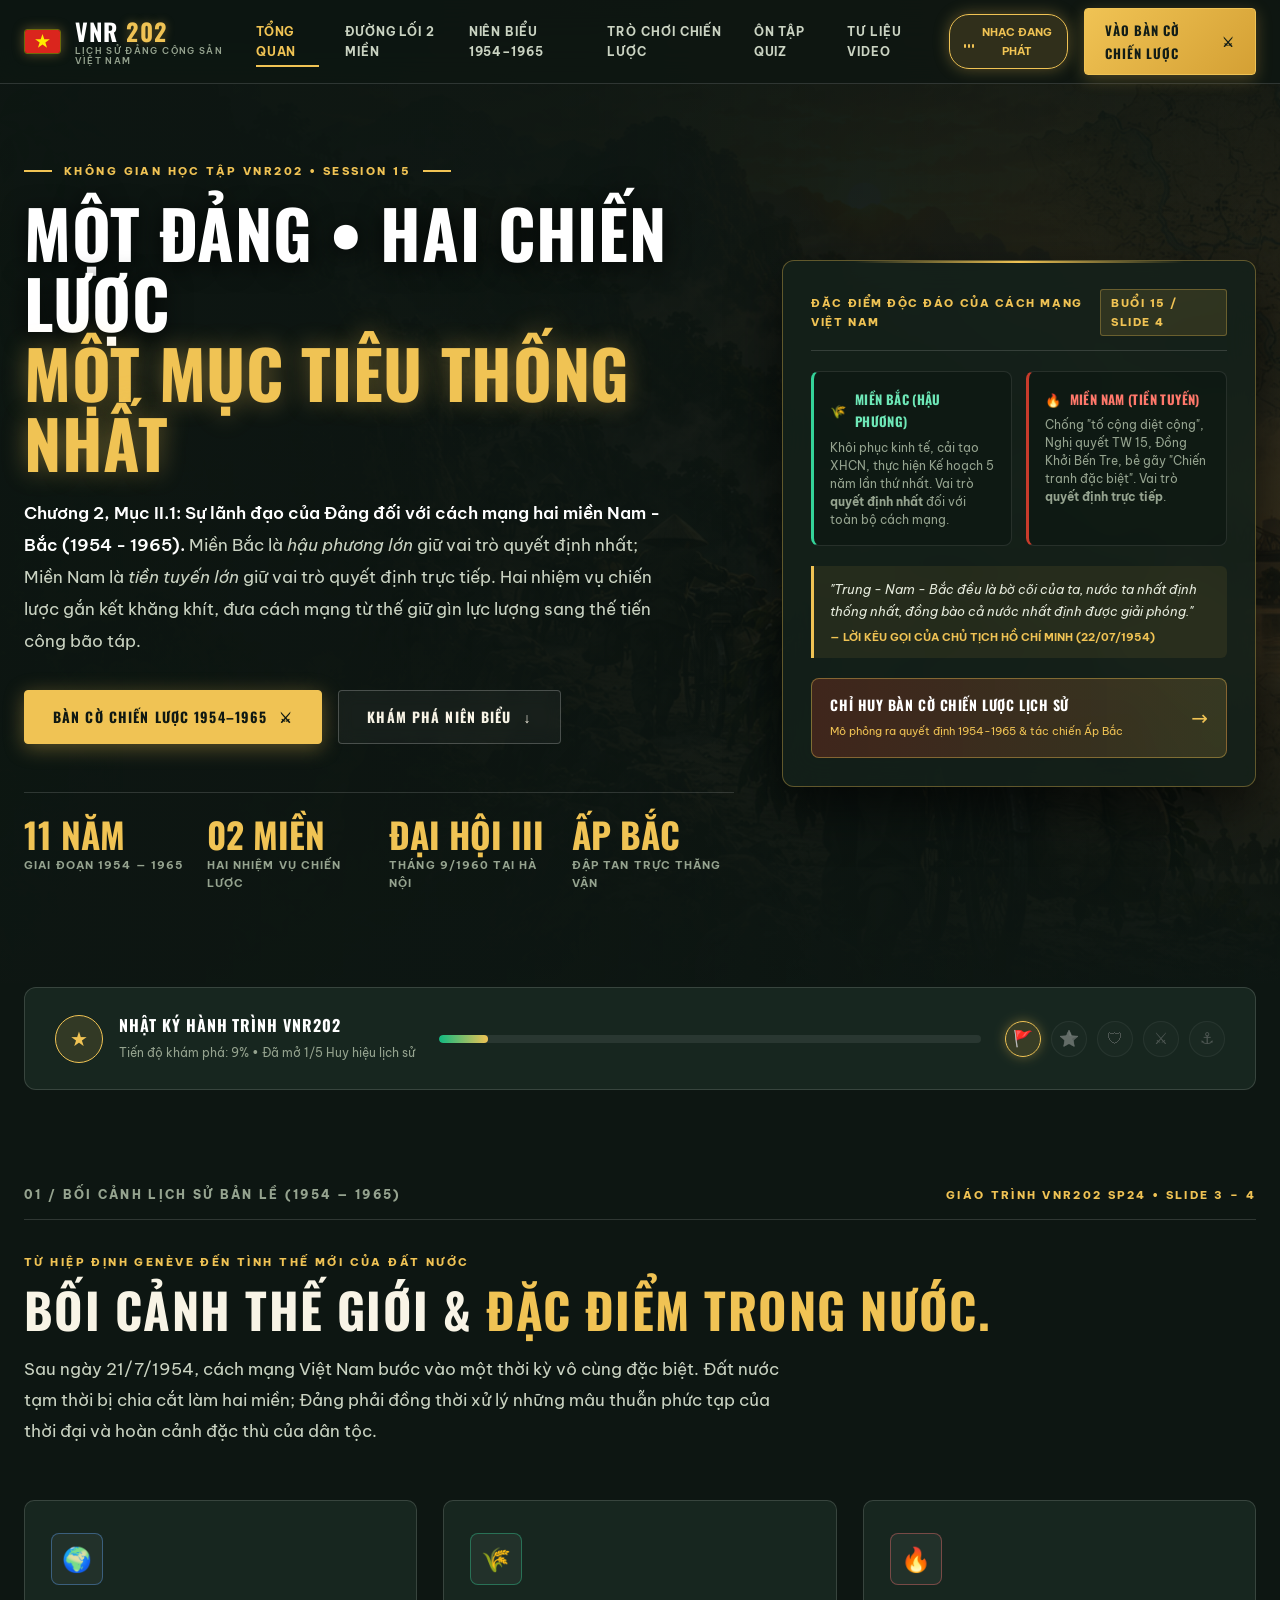
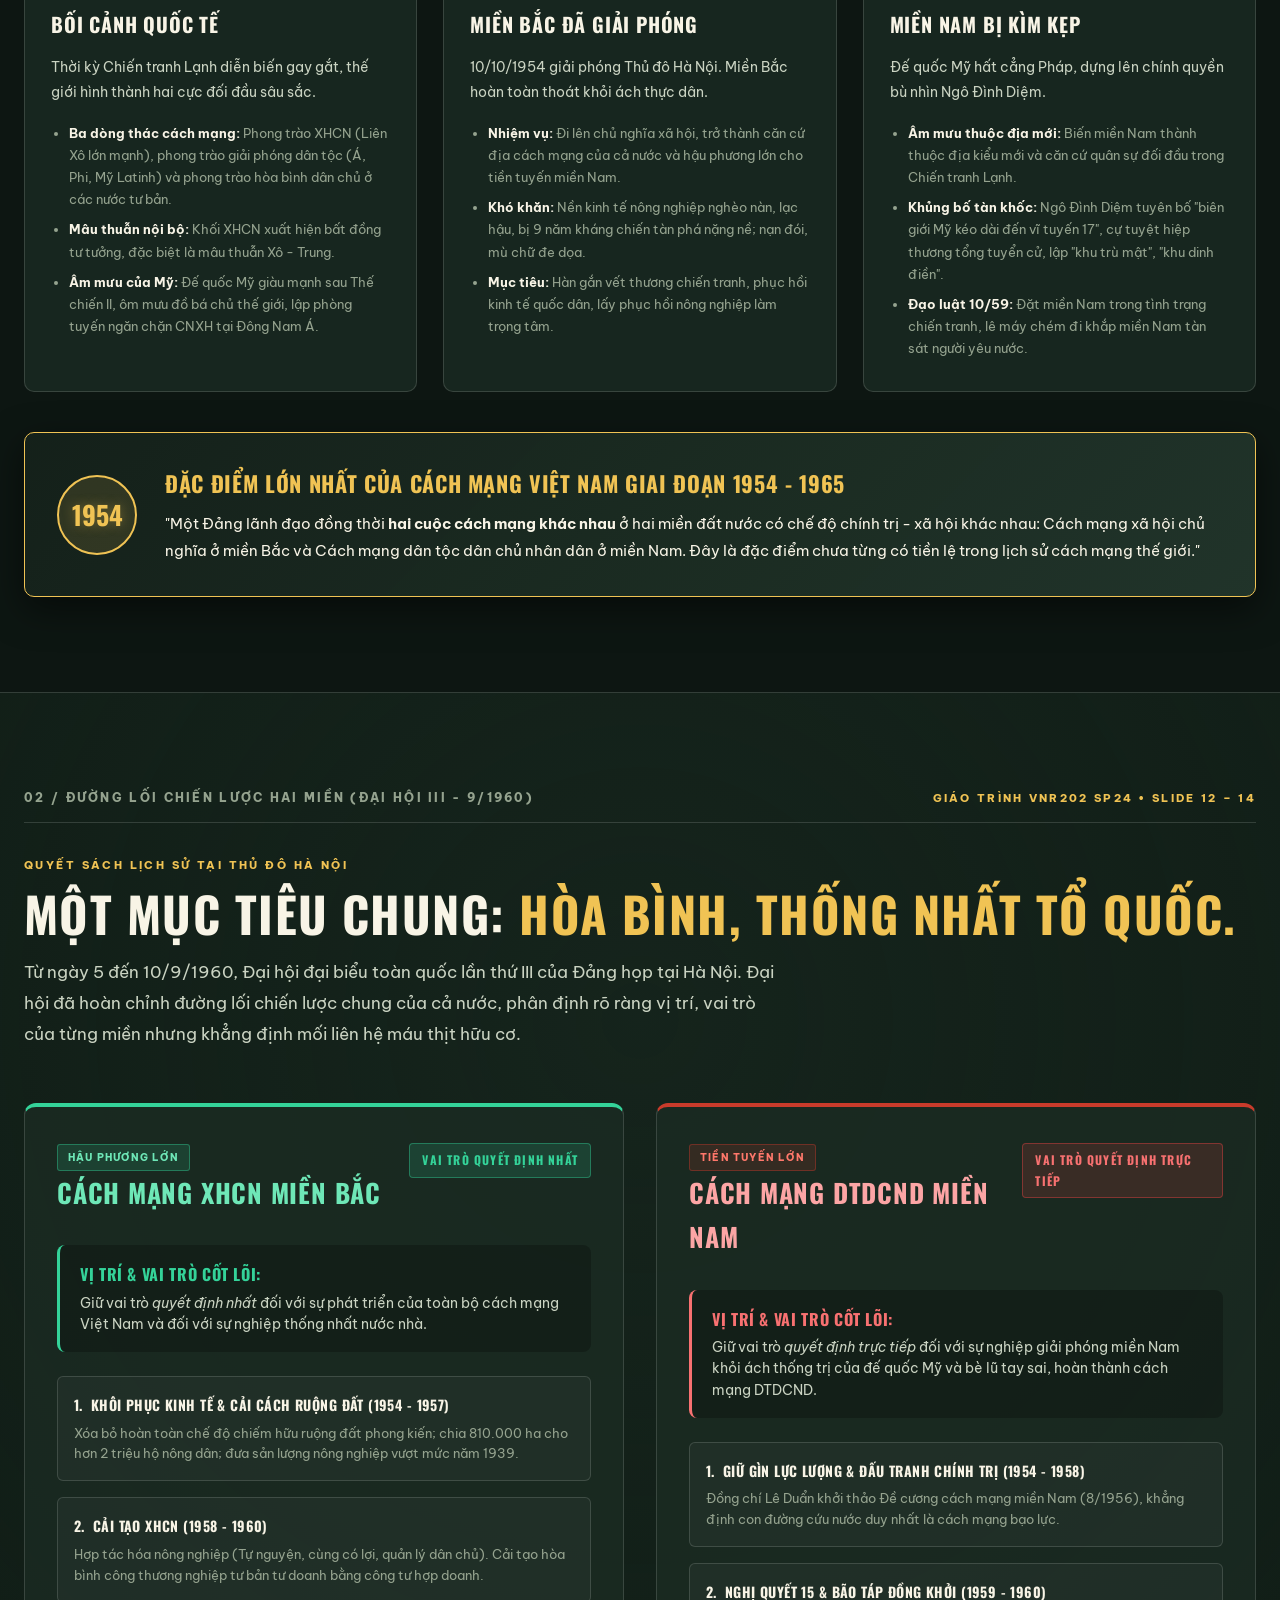
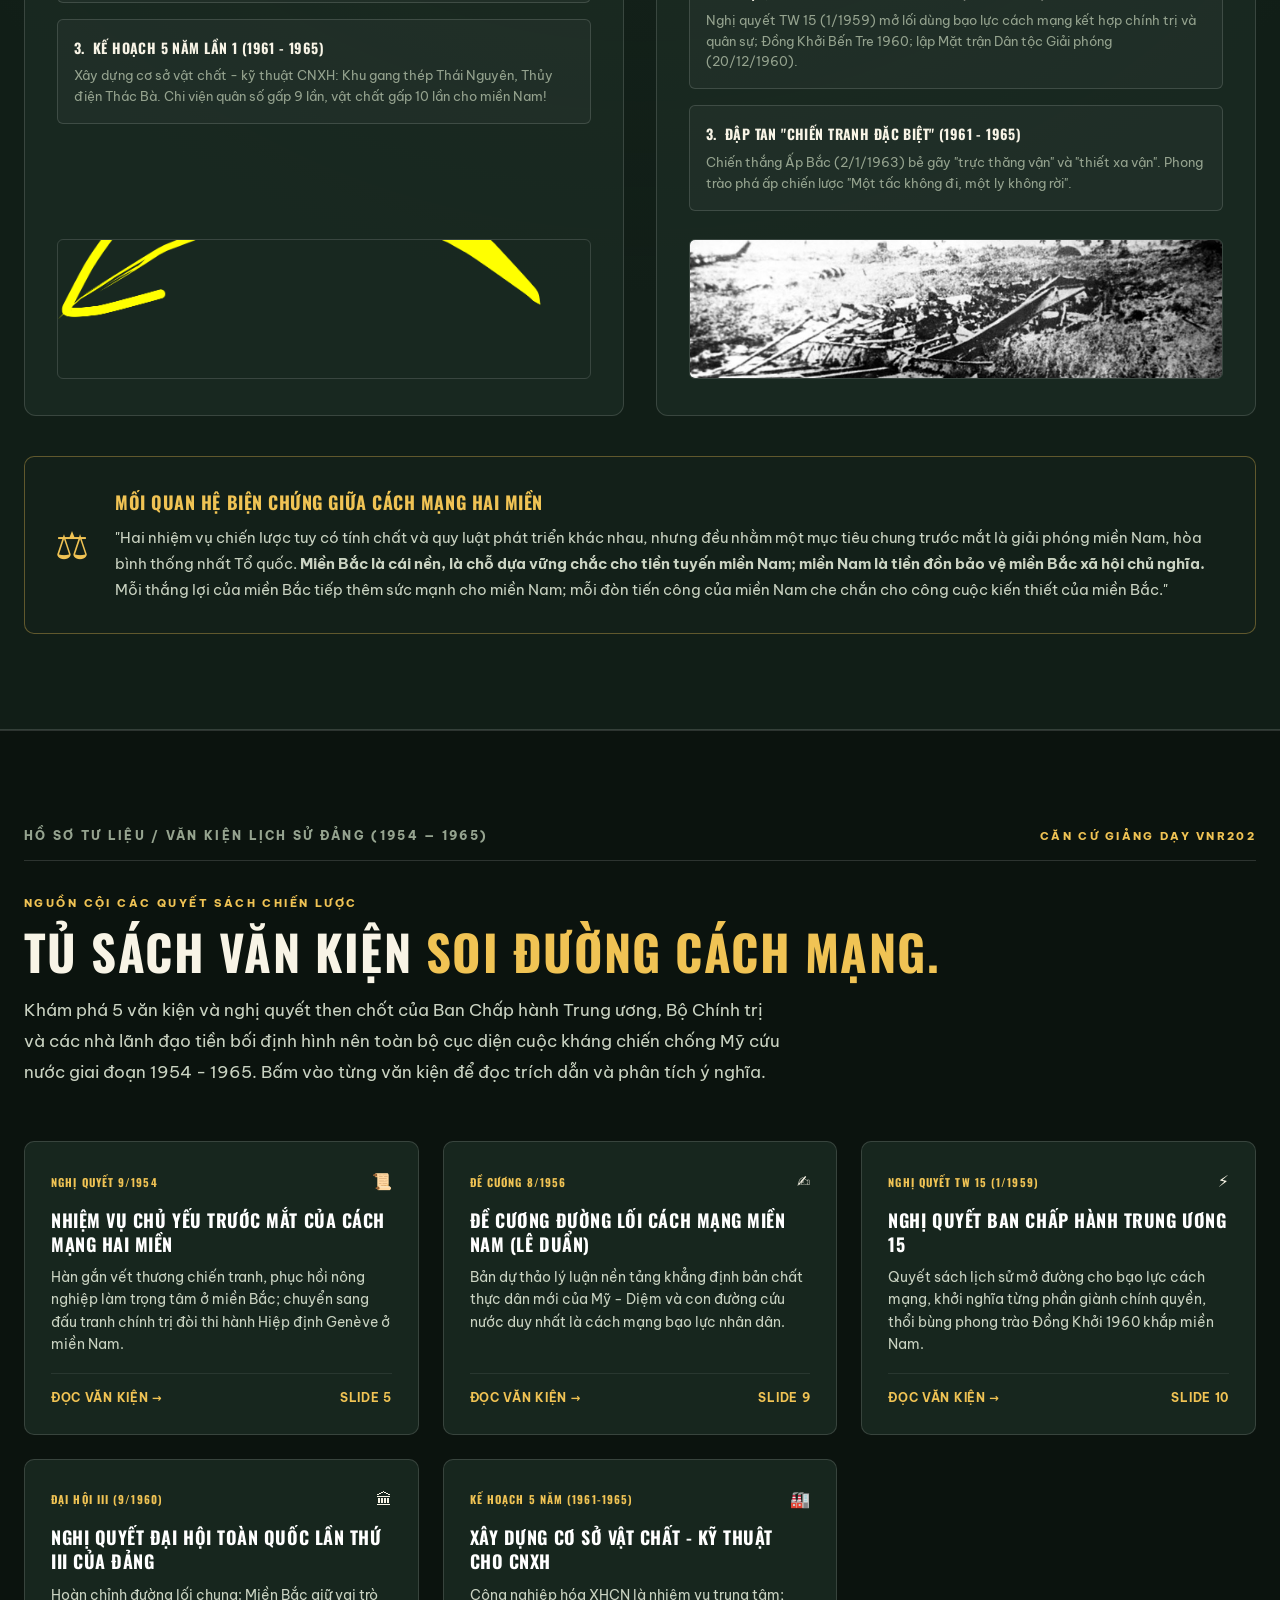
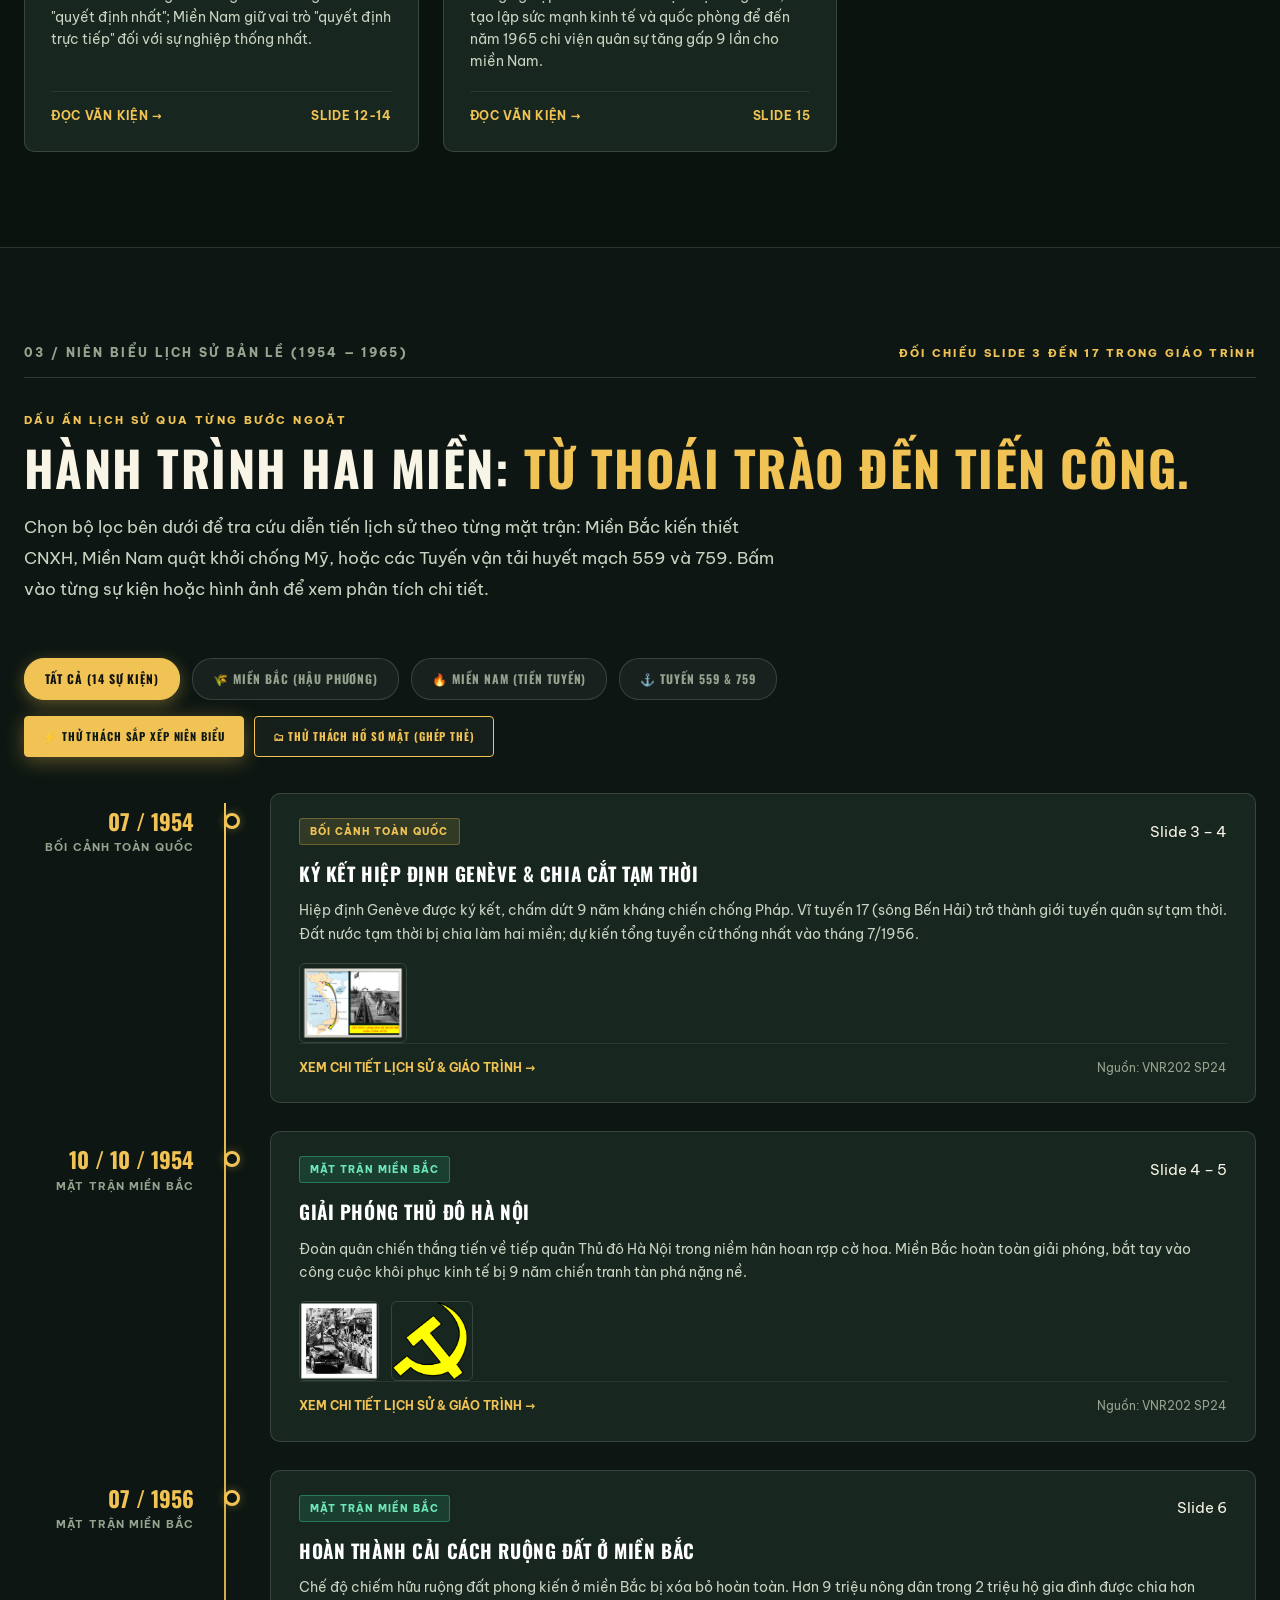
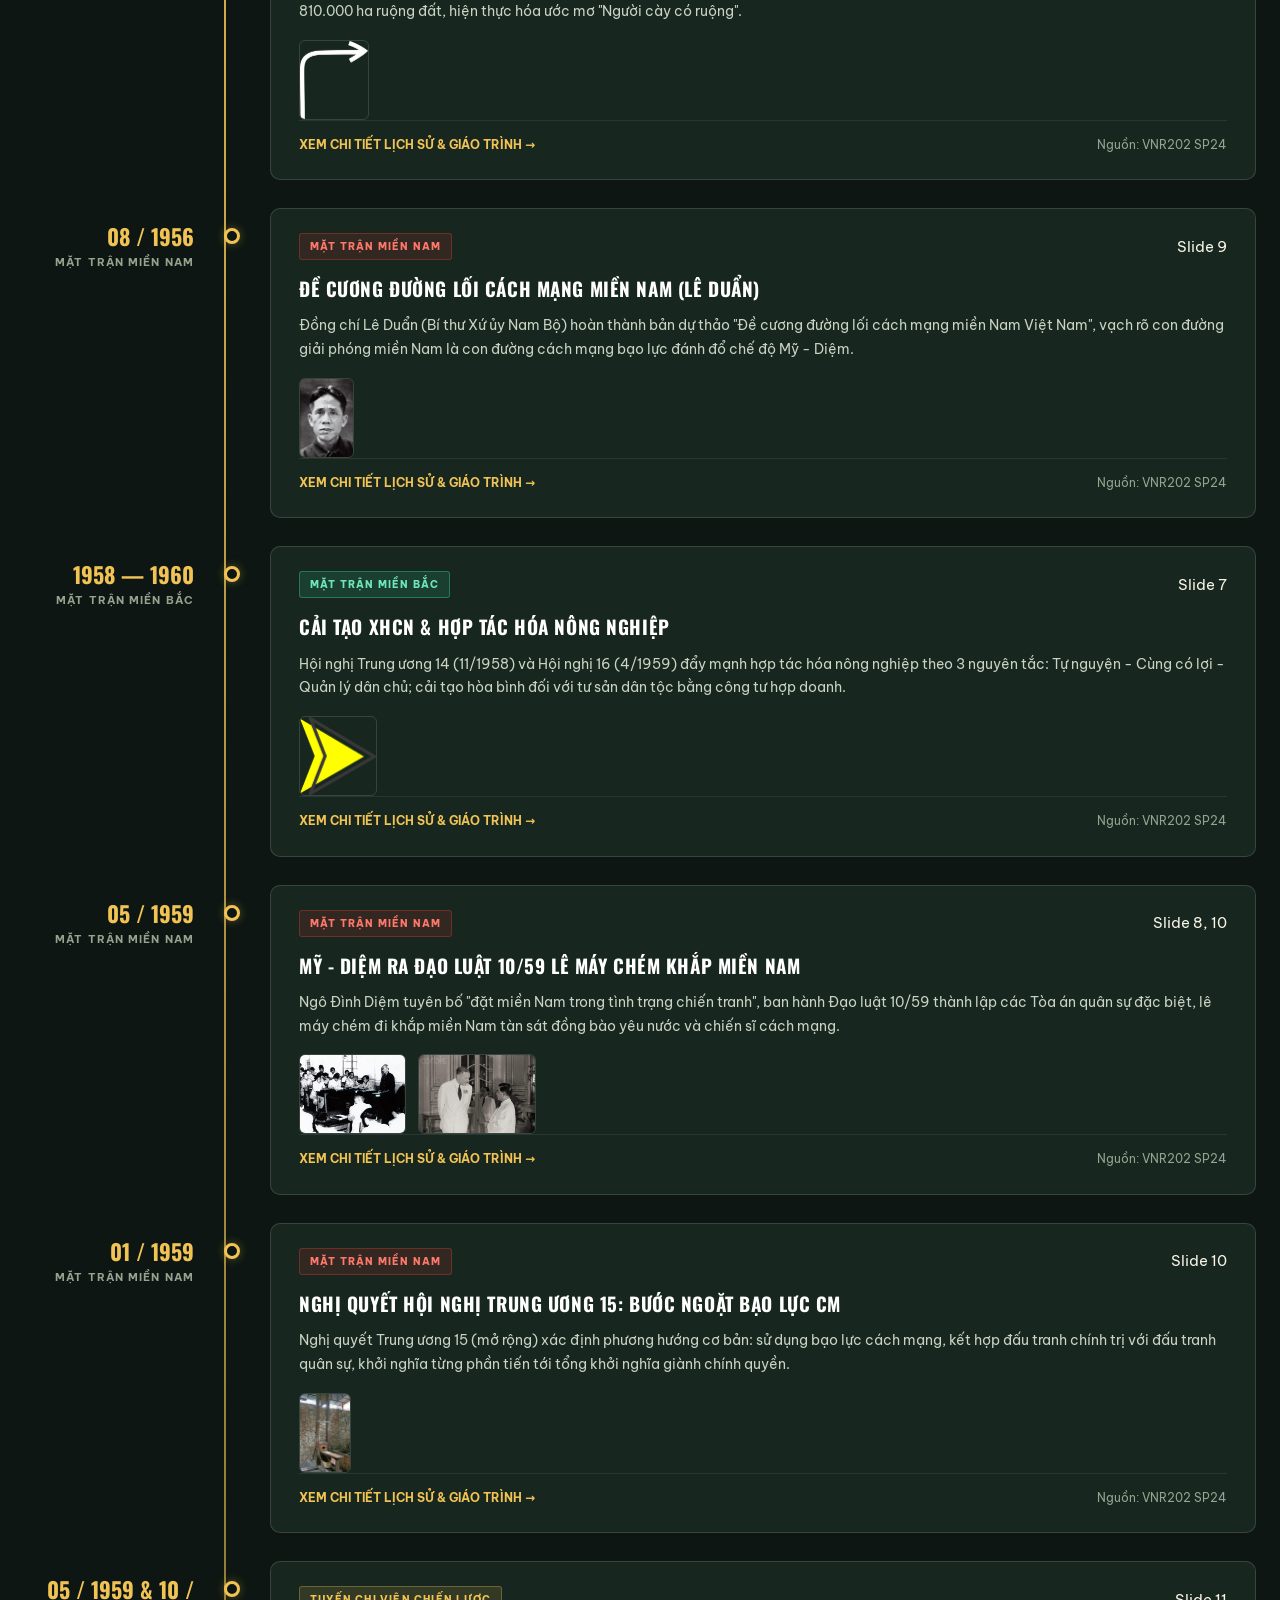
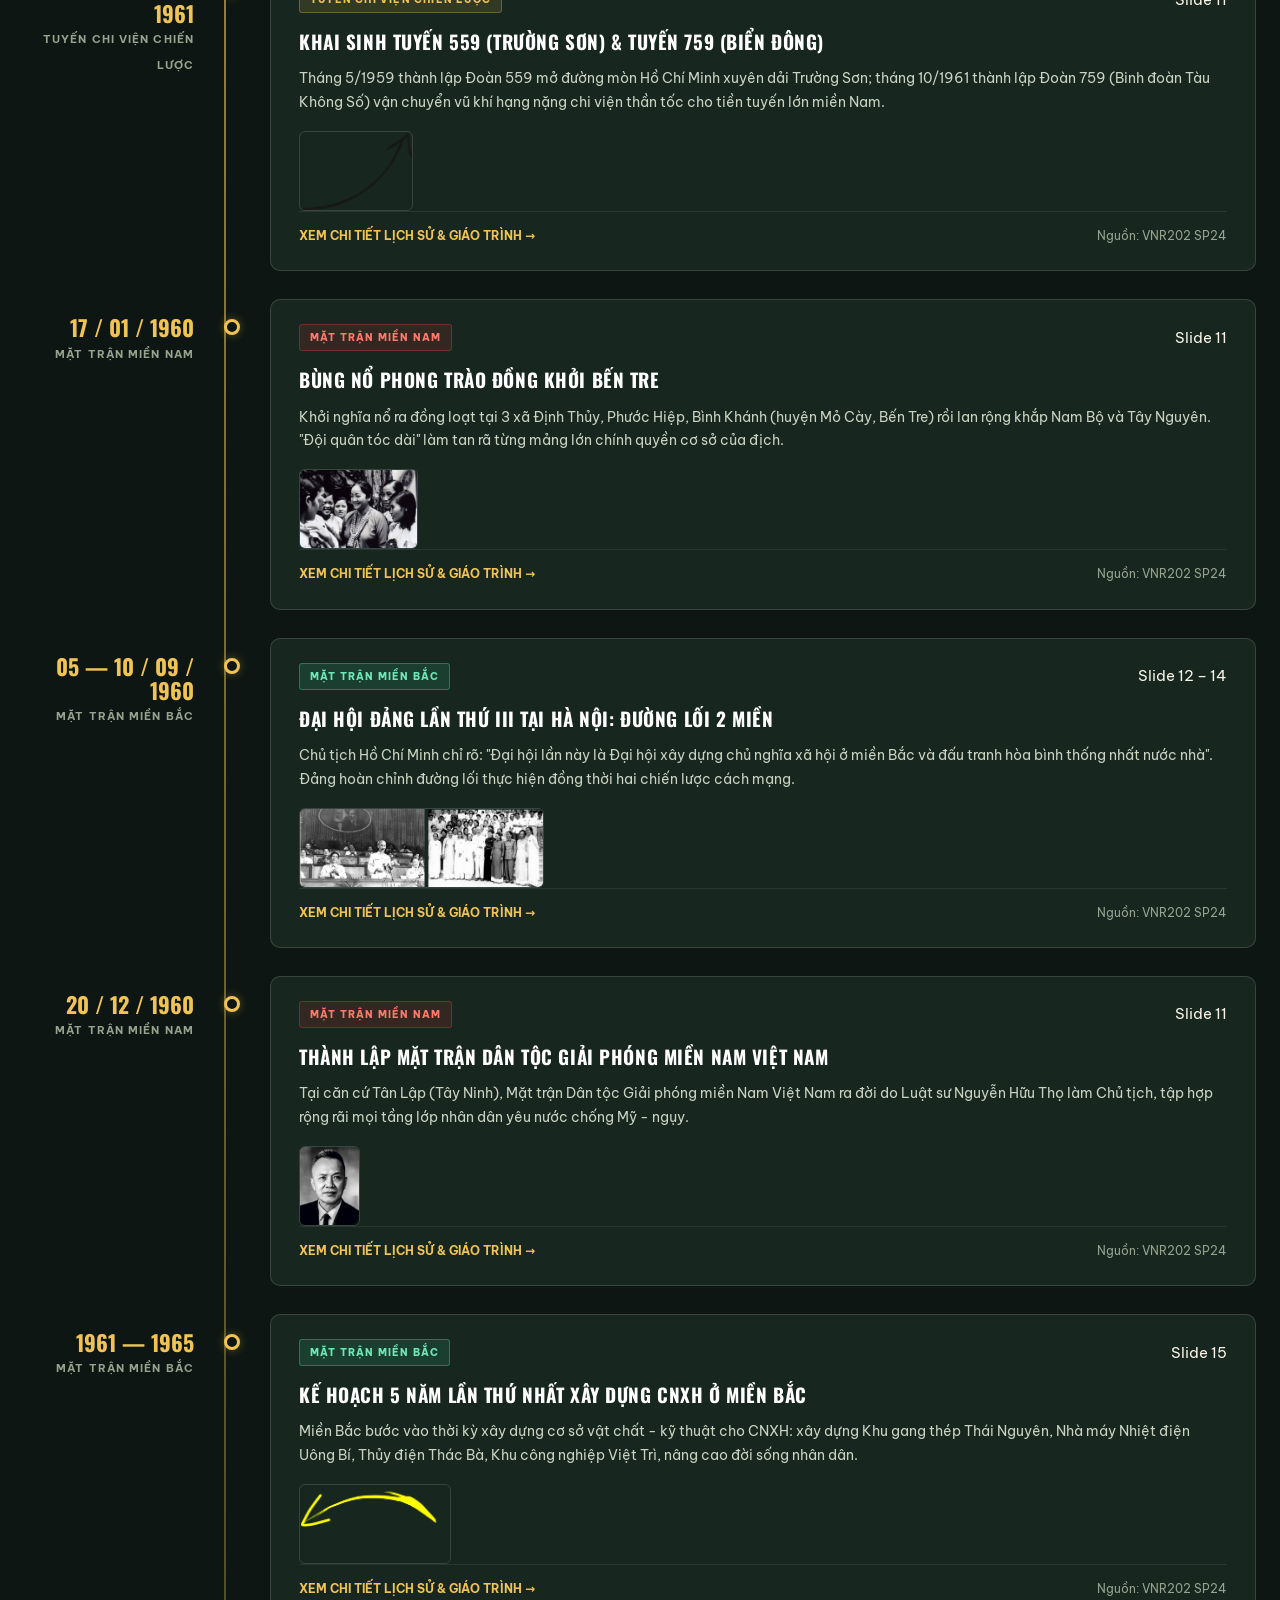
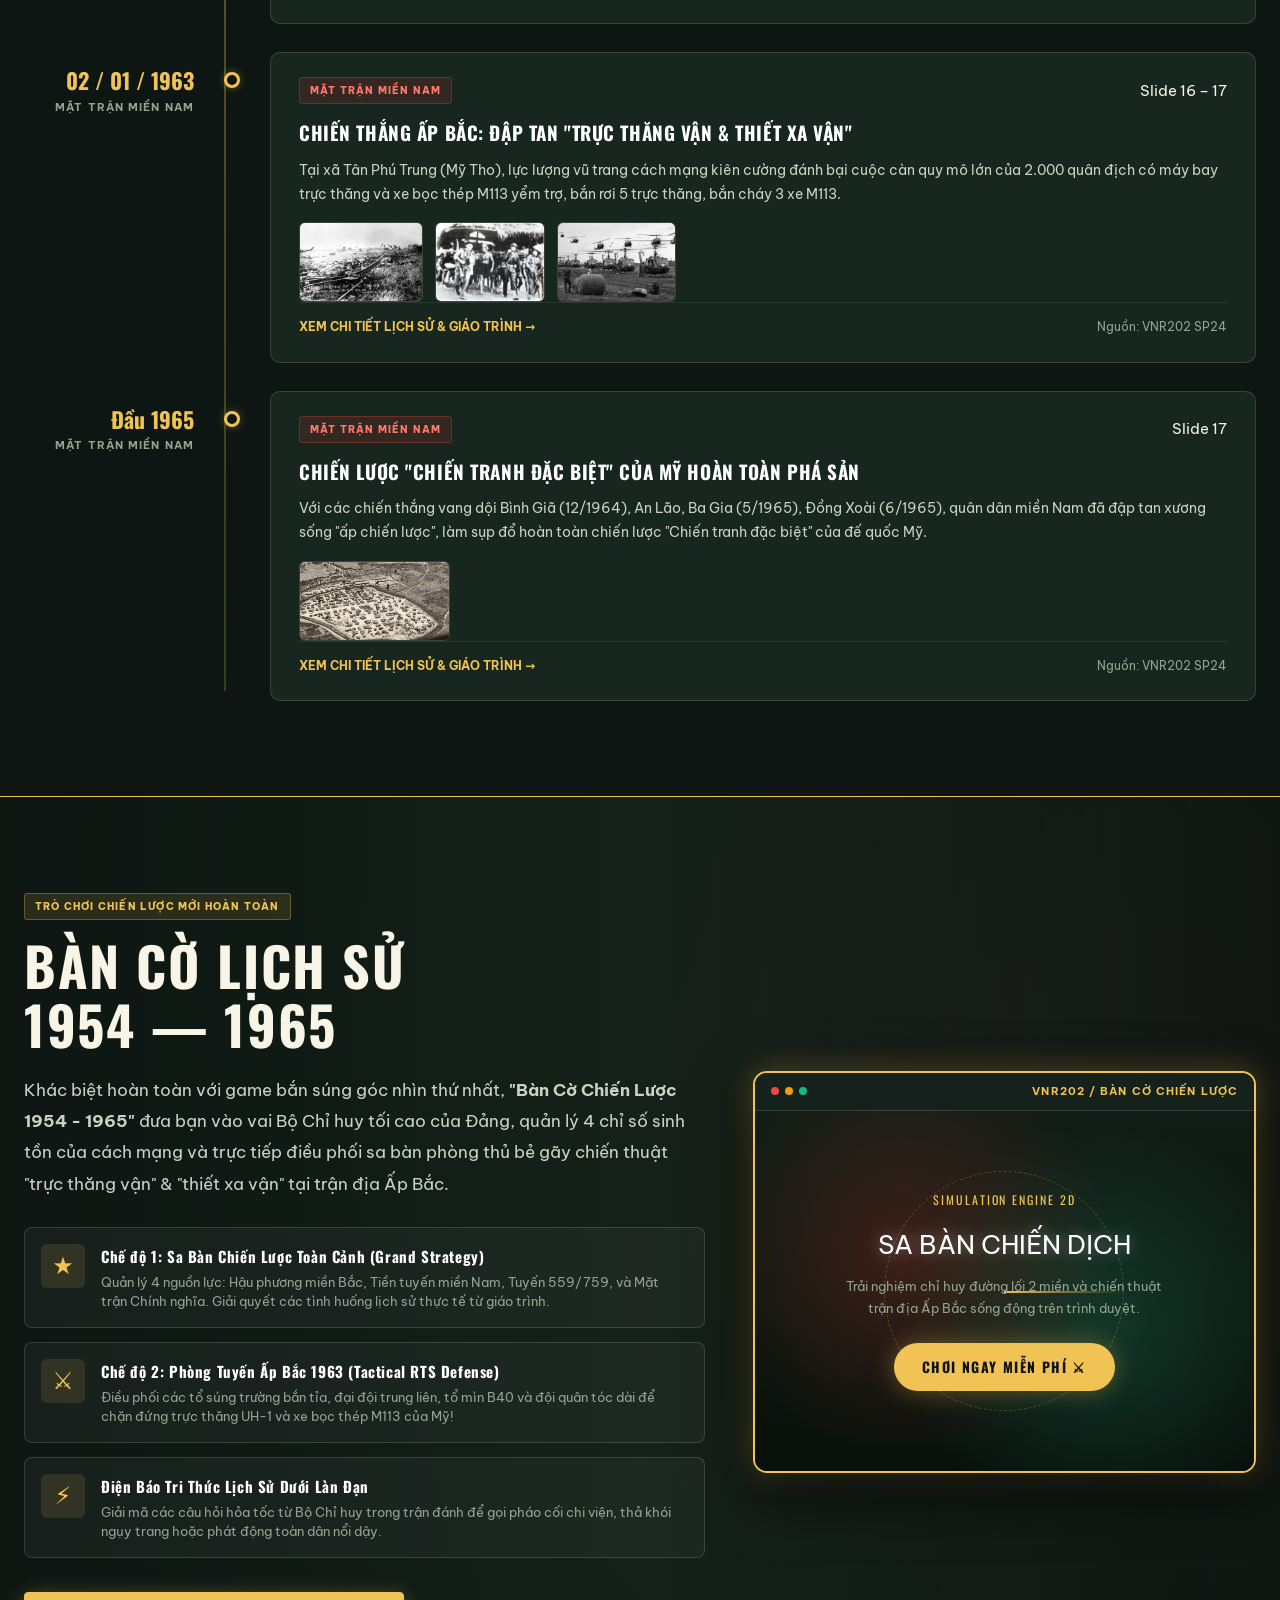
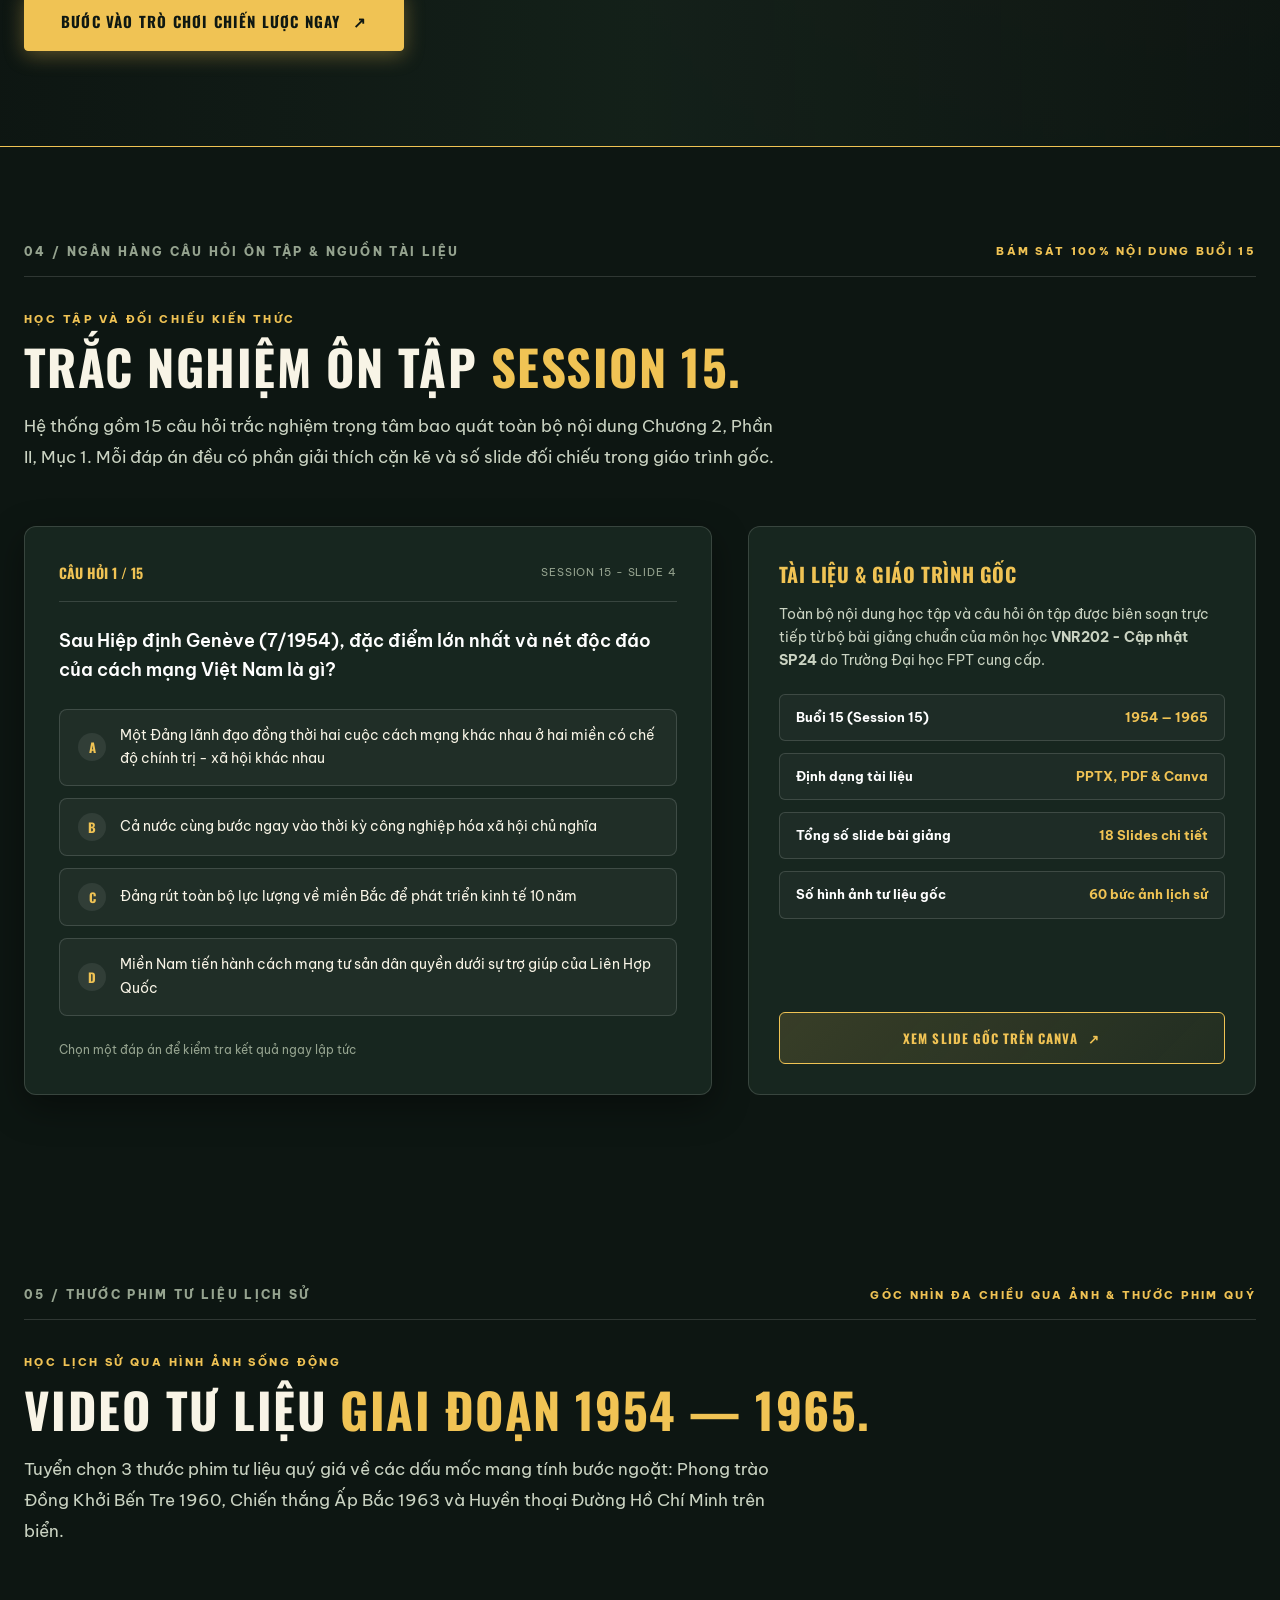
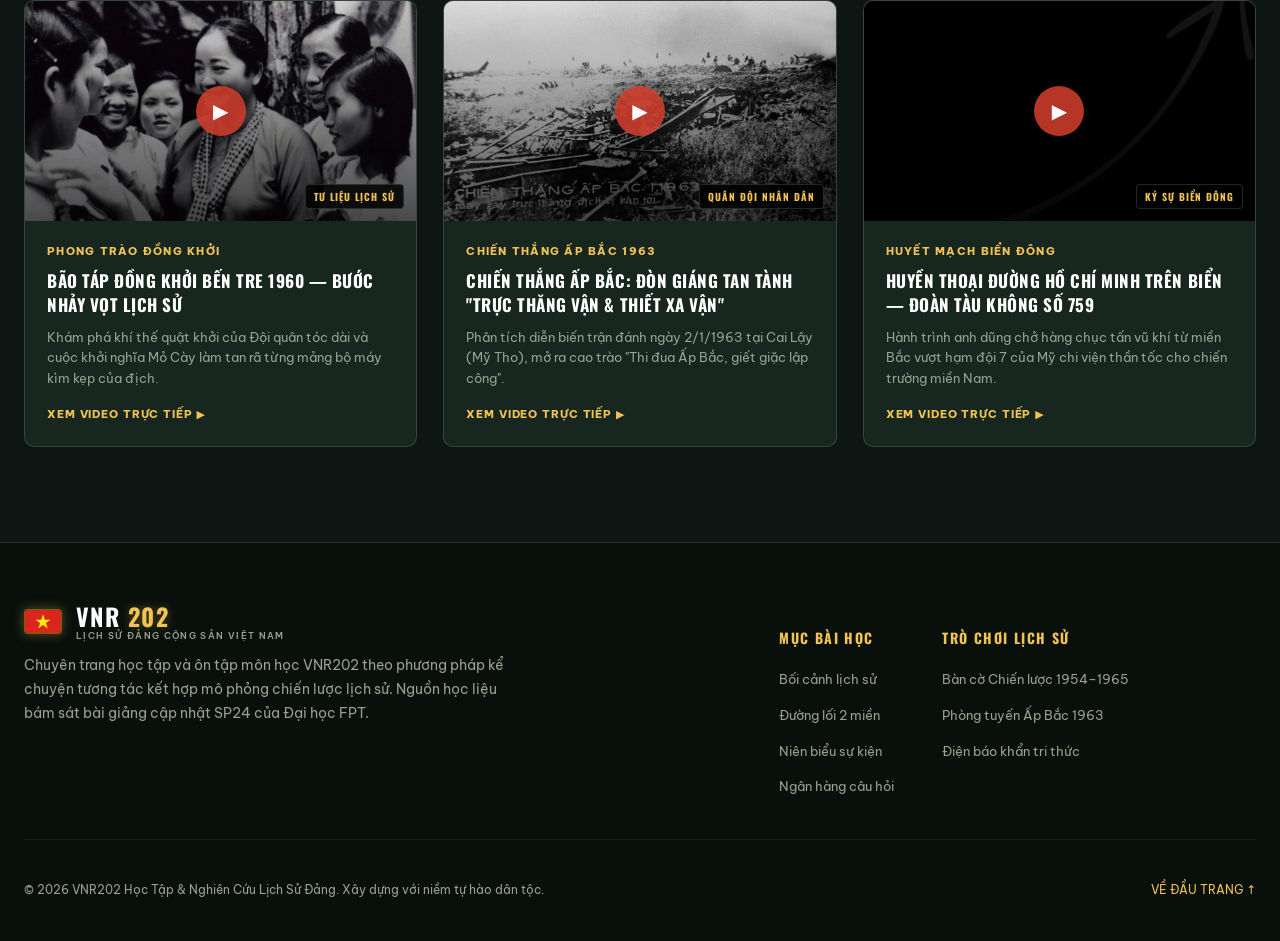
==== index.html @ 1b3d676b "feat: complete VNR202 Chapter 2 Section II.1 interactive learning portal & game arena" ====
<!doctype html>
<html lang="vi">
<head>
  <meta charset="utf-8">
  <meta name="viewport" content="width=device-width, initial-scale=1, viewport-fit=cover">
  <meta name="theme-color" content="#0d1612">
  <title>VNR202 — Sự Lãnh Đạo Của Đảng Đối Với Cách Mạng Hai Miền Nam - Bắc (1954 - 1965)</title>
  <link rel="icon" type="image/svg+xml" href="assets/vietnam-flag.svg">
  <meta name="description" content="Chuyên trang học tập môn VNR202 - Lịch sử Đảng Cộng sản Việt Nam. Chương 2, Phần II, Mục 1: Sự lãnh đạo của Đảng đối với cách mạng hai miền Nam - Bắc (1954 - 1965). Bám sát giáo trình SP24, kèm trò chơi chiến lược tương tác lịch sử.">
  <link rel="preconnect" href="https://fonts.googleapis.com">
  <link rel="preconnect" href="https://fonts.gstatic.com" crossorigin>
  <link href="https://fonts.googleapis.com/css2?family=Be+Vietnam+Pro:wght@400;500;600;700;800&family=Oswald:wght@400;500;600;700&display=swap" rel="stylesheet">
  <link rel="stylesheet" href="styles.css">
  <link rel="stylesheet" href="media.css">
  <script defer src="app.js"></script>
</head>
<body>
  
  

  

  <!-- Background Audio (Epic March) -->
  <audio id="bg-audio" src="assets/audio/background-theme.mp3" preload="auto" loop autoplay></audio>
  <a class="skip-link" href="#main-content">Bỏ qua điều hướng, tới nội dung chính</a>

  <!-- Global Site Header -->
  <header class="site-header">
    <a class="brand" href="#top" aria-label="VNR202 Trang chủ">
      <img class="brand-flag" src="assets/vietnam-flag.svg" alt="Quốc kỳ Việt Nam">
      <span class="brand-copy">
        <span class="brand-name">VNR <span class="gold">202</span></span>
        <small>LỊCH SỬ ĐẢNG CỘNG SẢN VIỆT NAM</small>
      </span>
    </a>

    <nav class="nav-links" aria-label="Điều hướng chính">
      <a href="#tong-quan" class="active">Tổng quan</a>
      <a href="#duong-loi">Đường lối 2 miền</a>
      <a href="#nien-bieu">Niên biểu 1954–1965</a>
      <a href="#tro-choi">Trò chơi Chiến lược</a>
      <a href="#on-tap">Ôn tập Quiz</a>
      <a href="#video">Tư liệu Video</a>
    </nav>

    <div class="header-right">
      <button id="audio-toggle-btn" class="audio-btn" type="button" aria-label="Bật hoặc tắt nhạc nền hào hùng">
        <div class="wave-bars" aria-hidden="true">
          <span></span><span></span><span></span>
        </div>
        <span class="btn-text">BẬT ÂM HÀO HÙNG</span>
      </button>

      <a href="game.html" class="cta-btn">
        <span>VÀO BÀN CỜ CHIẾN LƯỢC</span>
        <span aria-hidden="true">⚔</span>
      </a>

      <button class="menu-toggle" type="button" aria-label="Mở danh mục điều hướng">☰</button>
    </div>
  </header>

  <!-- Mobile Drawer Navigation -->
  <nav id="mobile-nav" class="mobile-nav" aria-label="Điều hướng trên điện thoại">
    <a href="#tong-quan">01. Tổng quan Bối cảnh</a>
    <a href="#duong-loi">02. Đường lối Chiến lược 2 Miền</a>
    <a href="#nien-bieu">03. Niên biểu Lịch sử 1954–1965</a>
    <a href="#tro-choi">04. Trò chơi Sa bàn & Ấp Bắc</a>
    <a href="#on-tap">05. Ngân hàng Câu hỏi Ôn tập</a>
    <a href="#video">06. Thước phim Tư liệu</a>
    <a href="game.html" style="color: var(--gold); font-weight: 700;">⚔ BẮT ĐẦU CHƠI GAME NGAY</a>
  </nav>

  <main id="main-content">
    <!-- HERO SECTION -->
    <section class="hero" id="top" aria-labelledby="hero-title">
      <div class="hero-bg" role="img" aria-label="Bối cảnh lịch sử cách mạng Việt Nam 1954 - 1965"></div>
      <div class="hero-shade"></div>

      <div class="shell hero-grid">
        <div class="hero-text">
          <div class="eyebrow">
            <span class="eyebrow-line"></span>
            <span>KHÔNG GIAN HỌC TẬP VNR202 • SESSION 15</span>
            <span class="eyebrow-line"></span>
          </div>

          <h1 id="hero-title" class="hero-title">
            <span class="white">MỘT ĐẢNG • HAI CHIẾN LƯỢC</span>
            <span class="gold">MỘT MỤC TIÊU THỐNG NHẤT</span>
          </h1>

          <p class="hero-lead">
            <strong>Chương 2, Mục II.1: Sự lãnh đạo của Đảng đối với cách mạng hai miền Nam - Bắc (1954 - 1965).</strong>
            Miền Bắc là <em>hậu phương lớn</em> giữ vai trò quyết định nhất; Miền Nam là <em>tiền tuyến lớn</em> giữ vai trò quyết định trực tiếp. Hai nhiệm vụ chiến lược gắn kết khăng khít, đưa cách mạng từ thế giữ gìn lực lượng sang thế tiến công bão táp.
          </p>

          <div class="hero-actions">
            <a href="game.html" class="btn btn-gold">
              <span>BÀN CỜ CHIẾN LƯỢC 1954–1965</span>
              <span aria-hidden="true">⚔</span>
            </a>
            <a href="#nien-bieu" class="btn btn-ghost">
              <span>KHÁM PHÁ NIÊN BIỂU</span>
              <span aria-hidden="true">↓</span>
            </a>
          </div>

          <div class="hero-stats">
            <div class="stat-item">
              <strong>11 NĂM</strong>
              <span>GIAI ĐOẠN 1954 — 1965</span>
            </div>
            <div class="stat-item">
              <strong>02 MIỀN</strong>
              <span>HAI NHIỆM VỤ CHIẾN LƯỢC</span>
            </div>
            <div class="stat-item">
              <strong>ĐẠI HỘI III</strong>
              <span>THÁNG 9/1960 TẠI HÀ NỘI</span>
            </div>
            <div class="stat-item">
              <strong>ẤP BẮC</strong>
              <span>ĐẬP TAN TRỰC THĂNG VẬN</span>
            </div>
          </div>
        </div>

        <!-- Showcase Dual Card on Hero -->
        <div class="hero-card">
          <div class="hero-card-head">
            <span>ĐẶC ĐIỂM ĐỘC ĐÁO CỦA CÁCH MẠNG VIỆT NAM</span>
            <span class="badge-tag gold">BUỔI 15 / SLIDE 4</span>
          </div>

          <div class="dual-pill-container">
            <div class="pill-block bac">
              <h4><span>🌾</span> MIỀN BẮC (HẬU PHƯƠNG)</h4>
              <p>Khôi phục kinh tế, cải tạo XHCN, thực hiện Kế hoạch 5 năm lần thứ nhất. Vai trò <strong>quyết định nhất</strong> đối với toàn bộ cách mạng.</p>
            </div>
            <div class="pill-block nam">
              <h4><span>🔥</span> MIỀN NAM (TIỀN TUYẾN)</h4>
              <p>Chống "tố cộng diệt cộng", Nghị quyết TW 15, Đồng Khởi Bến Tre, bẻ gãy "Chiến tranh đặc biệt". Vai trò <strong>quyết định trực tiếp</strong>.</p>
            </div>
          </div>

          <div class="hero-quote">
            "Trung - Nam - Bắc đều là bờ cõi của ta, nước ta nhất định thống nhất, đồng bào cả nước nhất định được giải phóng."
            <cite>— Lời kêu gọi của Chủ tịch Hồ Chí Minh (22/07/1954)</cite>
          </div>

          <a href="game.html" class="game-preview-cta">
            <div>
              <strong>CHỈ HUY BÀN CỜ CHIẾN LƯỢC LỊCH SỬ</strong>
              <small>Mô phỏng ra quyết định 1954-1965 & tác chiến Ấp Bắc</small>
            </div>
            <span class="arrow">→</span>
          </a>
        </div>
      </div>
    </section>

    
    <!-- PROGRESS TRACKER & BADGES -->
    <section class="shell" style="margin-top: -36px; position: relative; z-index: 10;">
      <div class="progress-bar-wrapper">
        <div class="progress-info">
          <div class="progress-icon">★</div>
          <div class="progress-text">
            <strong>NHẬT KÝ HÀNH TRÌNH VNR202</strong>
            <small id="progress-count-text">Đang đồng bộ dữ liệu khám phá...</small>
          </div>
        </div>

        <div class="progress-meter">
          <div class="progress-track-bg">
            <div id="progress-fill" class="progress-track-fill" style="width: 15%;"></div>
          </div>
        </div>

        <div class="progress-badges" title="Hệ thống 5 Huy hiệu Lịch sử VNR202">
          <div id="badge-flag" class="badge-item unlocked" title="Tiếp quản Thủ đô 10/10/1954">🚩</div>
          <div id="badge-star" class="badge-item" title="Đồng Khởi Bến Tre 1960">⭐</div>
          <div id="badge-shield" class="badge-item" title="Đại hội Đảng lần thứ III">🛡</div>
          <div id="badge-sword" class="badge-item" title="Chiến thắng Ấp Bắc 1963">⚔</div>
          <div id="badge-anchor" class="badge-item" title="Đoàn Tàu Không Số 759">⚓</div>
        </div>
      </div>
    </section>

    <!-- SECTION 1: HISTORICAL CONTEXT -->
    <section class="section-pad" id="tong-quan" aria-labelledby="context-title">
      <div class="shell">
        <div class="section-index">
          <span>01 / BỐI CẢNH LỊCH SỬ BẢN LỀ (1954 — 1965)</span>
          <span class="source">GIÁO TRÌNH VNR202 SP24 • SLIDE 3 – 4</span>
        </div>

        <div class="section-head">
          <p class="eyebrow">TỪ HIỆP ĐỊNH GENÈVE ĐẾN TÌNH THẾ MỚI CỦA ĐẤT NƯỚC</p>
          <h2 id="context-title" class="section-title">
            BỐI CẢNH THẾ GIỚI & <span class="gold">ĐẶC ĐIỂM TRONG NƯỚC.</span>
          </h2>
          <p class="section-desc">
            Sau ngày 21/7/1954, cách mạng Việt Nam bước vào một thời kỳ vô cùng đặc biệt. Đất nước tạm thời bị chia cắt làm hai miền; Đảng phải đồng thời xử lý những mâu thuẫn phức tạp của thời đại và hoàn cảnh đặc thù của dân tộc.
          </p>
        </div>

        <div class="context-grid">
          <!-- Card 1: World Context -->
          <article class="context-card world">
            <div class="context-card-icon">🌍</div>
            <h3>BỐI CẢNH QUỐC TẾ</h3>
            <p>Thời kỳ Chiến tranh Lạnh diễn biến gay gắt, thế giới hình thành hai cực đối đầu sâu sắc.</p>
            <ul>
              <li><strong>Ba dòng thác cách mạng:</strong> Phong trào XHCN (Liên Xô lớn mạnh), phong trào giải phóng dân tộc (Á, Phi, Mỹ Latinh) và phong trào hòa bình dân chủ ở các nước tư bản.</li>
              <li><strong>Mâu thuẫn nội bộ:</strong> Khối XHCN xuất hiện bất đồng tư tưởng, đặc biệt là mâu thuẫn Xô - Trung.</li>
              <li><strong>Âm mưu của Mỹ:</strong> Đế quốc Mỹ giàu mạnh sau Thế chiến II, ôm mưu đồ bá chủ thế giới, lập phòng tuyến ngăn chặn CNXH tại Đông Nam Á.</li>
            </ul>
          </article>

          <!-- Card 2: North Vietnam -->
          <article class="context-card north">
            <div class="context-card-icon">🌾</div>
            <h3>MIỀN BẮC ĐÃ GIẢI PHÓNG</h3>
            <p>10/10/1954 giải phóng Thủ đô Hà Nội. Miền Bắc hoàn toàn thoát khỏi ách thực dân.</p>
            <ul>
              <li><strong>Nhiệm vụ:</strong> Đi lên chủ nghĩa xã hội, trở thành căn cứ địa cách mạng của cả nước và hậu phương lớn cho tiền tuyến miền Nam.</li>
              <li><strong>Khó khăn:</strong> Nền kinh tế nông nghiệp nghèo nàn, lạc hậu, bị 9 năm kháng chiến tàn phá nặng nề; nạn đói, mù chữ đe dọa.</li>
              <li><strong>Mục tiêu:</strong> Hàn gắn vết thương chiến tranh, phục hồi kinh tế quốc dân, lấy phục hồi nông nghiệp làm trọng tâm.</li>
            </ul>
          </article>

          <!-- Card 3: South Vietnam -->
          <article class="context-card south">
            <div class="context-card-icon">🔥</div>
            <h3>MIỀN NAM BỊ KÌM KẸP</h3>
            <p>Đế quốc Mỹ hất cẳng Pháp, dựng lên chính quyền bù nhìn Ngô Đình Diệm.</p>
            <ul>
              <li><strong>Âm mưu thuộc địa mới:</strong> Biến miền Nam thành thuộc địa kiểu mới và căn cứ quân sự đối đầu trong Chiến tranh Lạnh.</li>
              <li><strong>Khủng bố tàn khốc:</strong> Ngô Đình Diệm tuyên bố "biên giới Mỹ kéo dài đến vĩ tuyến 17", cự tuyệt hiệp thương tổng tuyển cử, lập "khu trù mật", "khu dinh điền".</li>
              <li><strong>Đạo luật 10/59:</strong> Đặt miền Nam trong tình trạng chiến tranh, lê máy chém đi khắp miền Nam tàn sát người yêu nước.</li>
            </ul>
          </article>
        </div>

        <!-- Strategic Conclusion Banner -->
        <div class="strategic-callout">
          <div class="callout-emblem">1954</div>
          <div class="callout-body">
            <h3>ĐẶC ĐIỂM LỚN NHẤT CỦA CÁCH MẠNG VIỆT NAM GIAI ĐOẠN 1954 - 1965</h3>
            <p>
              "Một Đảng lãnh đạo đồng thời <strong>hai cuộc cách mạng khác nhau</strong> ở hai miền đất nước có chế độ chính trị - xã hội khác nhau: Cách mạng xã hội chủ nghĩa ở miền Bắc và Cách mạng dân tộc dân chủ nhân dân ở miền Nam. Đây là đặc điểm chưa từng có tiền lệ trong lịch sử cách mạng thế giới."
            </p>
          </div>
        </div>
      </div>
    </section>

    <!-- SECTION 2: DUAL STRATEGY MATRIX (ĐẠI HỘI III) -->
    <section class="section-pad dual-strategy" id="duong-loi" aria-labelledby="strategy-title">
      <div class="shell">
        <div class="section-index">
          <span>02 / ĐƯỜNG LỐI CHIẾN LƯỢC HAI MIỀN (ĐẠI HỘI III - 9/1960)</span>
          <span class="source">GIÁO TRÌNH VNR202 SP24 • SLIDE 12 – 14</span>
        </div>

        <div class="section-head">
          <p class="eyebrow">QUYẾT SÁCH LỊCH SỬ TẠI THỦ ĐÔ HÀ NỘI</p>
          <h2 id="strategy-title" class="section-title">
            MỘT MỤC TIÊU CHUNG: <span class="gold">HÒA BÌNH, THỐNG NHẤT TỔ QUỐC.</span>
          </h2>
          <p class="section-desc">
            Từ ngày 5 đến 10/9/1960, Đại hội đại biểu toàn quốc lần thứ III của Đảng họp tại Hà Nội. Đại hội đã hoàn chỉnh đường lối chiến lược chung của cả nước, phân định rõ ràng vị trí, vai trò của từng miền nhưng khẳng định mối liên hệ máu thịt hữu cơ.
          </p>
        </div>

        <div class="strategy-grid">
          <!-- Column North -->
          <div class="strategy-col north">
            <div class="strategy-col-header">
              <div>
                <span class="badge-tag cyan">HẬU PHƯƠNG LỚN</span>
                <h3>CÁCH MẠNG XHCN MIỀN BẮC</h3>
              </div>
              <span class="strategy-badge">VAI TRÒ QUYẾT ĐỊNH NHẤT</span>
            </div>

            <div class="role-highlight">
              <strong>VỊ TRÍ & VAI TRÒ CỐT LÕI:</strong>
              <p>Giữ vai trò <em>quyết định nhất</em> đối với sự phát triển của toàn bộ cách mạng Việt Nam và đối với sự nghiệp thống nhất nước nhà.</p>
            </div>

            <div class="strategy-tasks">
              <div class="task-box">
                <h4><span>1.</span> Khôi phục kinh tế & Cải cách ruộng đất (1954 - 1957)</h4>
                <p>Xóa bỏ hoàn toàn chế độ chiếm hữu ruộng đất phong kiến; chia 810.000 ha cho hơn 2 triệu hộ nông dân; đưa sản lượng nông nghiệp vượt mức năm 1939.</p>
              </div>
              <div class="task-box">
                <h4><span>2.</span> Cải tạo XHCN (1958 - 1960)</h4>
                <p>Hợp tác hóa nông nghiệp (Tự nguyện, cùng có lợi, quản lý dân chủ). Cải tạo hòa bình công thương nghiệp tư bản tư doanh bằng công tư hợp doanh.</p>
              </div>
              <div class="task-box">
                <h4><span>3.</span> Kế hoạch 5 năm lần 1 (1961 - 1965)</h4>
                <p>Xây dựng cơ sở vật chất - kỹ thuật CNXH: Khu gang thép Thái Nguyên, Thủy điện Thác Bà. Chi viện quân số gấp 9 lần, vật chất gấp 10 lần cho miền Nam!</p>
              </div>
            </div>

            <img src="assets/history/image72.png" alt="Công nghiệp hóa miền Bắc" class="strategy-img-thumb" loading="lazy">
          </div>

          <!-- Column South -->
          <div class="strategy-col south">
            <div class="strategy-col-header">
              <div>
                <span class="badge-tag red">TIỀN TUYẾN LỚN</span>
                <h3>CÁCH MẠNG DTDCND MIỀN NAM</h3>
              </div>
              <span class="strategy-badge">VAI TRÒ QUYẾT ĐỊNH TRỰC TIẾP</span>
            </div>

            <div class="role-highlight">
              <strong>VỊ TRÍ & VAI TRÒ CỐT LÕI:</strong>
              <p>Giữ vai trò <em>quyết định trực tiếp</em> đối với sự nghiệp giải phóng miền Nam khỏi ách thống trị của đế quốc Mỹ và bè lũ tay sai, hoàn thành cách mạng DTDCND.</p>
            </div>

            <div class="strategy-tasks">
              <div class="task-box">
                <h4><span>1.</span> Giữ gìn lực lượng & Đấu tranh chính trị (1954 - 1958)</h4>
                <p>Đồng chí Lê Duẩn khởi thảo Đề cương cách mạng miền Nam (8/1956), khẳng định con đường cứu nước duy nhất là cách mạng bạo lực.</p>
              </div>
              <div class="task-box">
                <h4><span>2.</span> Nghị quyết 15 & Bão táp Đồng Khởi (1959 - 1960)</h4>
                <p>Nghị quyết TW 15 (1/1959) mở lối dùng bạo lực cách mạng kết hợp chính trị và quân sự; Đồng Khởi Bến Tre 1960; lập Mặt trận Dân tộc Giải phóng (20/12/1960).</p>
              </div>
              <div class="task-box">
                <h4><span>3.</span> Đập tan "Chiến tranh đặc biệt" (1961 - 1965)</h4>
                <p>Chiến thắng Ấp Bắc (2/1/1963) bẻ gãy "trực thăng vận" và "thiết xa vận". Phong trào phá ấp chiến lược "Một tấc không đi, một ly không rời".</p>
              </div>
            </div>

            <img src="assets/history/image85.png" alt="Chiến thắng Ấp Bắc" class="strategy-img-thumb" loading="lazy">
          </div>
        </div>

        <!-- Organic Relationship Banner -->
        <div class="organic-relation">
          <div class="relation-icon">⚖</div>
          <div class="relation-text">
            <h4>MỐI QUAN HỆ BIỆN CHỨNG GIỮA CÁCH MẠNG HAI MIỀN</h4>
            <p>
              "Hai nhiệm vụ chiến lược tuy có tính chất và quy luật phát triển khác nhau, nhưng đều nhằm một mục tiêu chung trước mắt là giải phóng miền Nam, hòa bình thống nhất Tổ quốc. <strong>Miền Bắc là cái nền, là chỗ dựa vững chắc cho tiền tuyến miền Nam; miền Nam là tiền đồn bảo vệ miền Bắc xã hội chủ nghĩa.</strong> Mỗi thắng lợi của miền Bắc tiếp thêm sức mạnh cho miền Nam; mỗi đòn tiến công của miền Nam che chắn cho công cuộc kiến thiết của miền Bắc."
            </p>
          </div>
        </div>
      </div>
    </section>

    
    <!-- SECTION 2.5: PARTY DOCUMENTS ARCHIVE -->
    <section class="section-pad" id="van-kien" style="background: rgba(10, 18, 14, 0.7); border-top: 1px solid var(--line); border-bottom: 1px solid var(--line);">
      <div class="shell">
        <div class="section-index">
          <span>HỒ SƠ TƯ LIỆU / VĂN KIỆN LỊCH SỬ ĐẢNG (1954 — 1965)</span>
          <span class="source">CĂN CỨ GIẢNG DẠY VNR202</span>
        </div>

        <div class="section-head">
          <p class="eyebrow">NGUỒN CỘI CÁC QUYẾT SÁCH CHIẾN LƯỢC</p>
          <h2 class="section-title">
            TỦ SÁCH VĂN KIỆN <span class="gold">SOI ĐƯỜNG CÁCH MẠNG.</span>
          </h2>
          <p class="section-desc">
            Khám phá 5 văn kiện và nghị quyết then chốt của Ban Chấp hành Trung ương, Bộ Chính trị và các nhà lãnh đạo tiền bối định hình nên toàn bộ cục diện cuộc kháng chiến chống Mỹ cứu nước giai đoạn 1954 - 1965. Bấm vào từng văn kiện để đọc trích dẫn và phân tích ý nghĩa.
          </p>
        </div>

        <div class="doc-grid">
          <!-- Doc 1 -->
          <article class="doc-card" onclick="openDocumentModal('doc-9-1954')">
            <div class="doc-header">
              <span class="doc-tag">NGHỊ QUYẾT 9/1954</span>
              <span style="font-size: 16px;">📜</span>
            </div>
            <h3>Nhiệm Vụ Chủ Yếu Trước Mắt Của Cách Mạng Hai Miền</h3>
            <p>Hàn gắn vết thương chiến tranh, phục hồi nông nghiệp làm trọng tâm ở miền Bắc; chuyển sang đấu tranh chính trị đòi thi hành Hiệp định Genève ở miền Nam.</p>
            <div class="doc-footer">
              <span>ĐỌC VĂN KIỆN →</span>
              <span>Slide 5</span>
            </div>
          </article>

          <!-- Doc 2 -->
          <article class="doc-card" onclick="openDocumentModal('doc-decuong-1956')">
            <div class="doc-header">
              <span class="doc-tag">ĐỀ CƯƠNG 8/1956</span>
              <span style="font-size: 16px;">✍</span>
            </div>
            <h3>Đề Cương Đường Lối Cách Mạng Miền Nam (Lê Duẩn)</h3>
            <p>Bản dự thảo lý luận nền tảng khẳng định bản chất thực dân mới của Mỹ - Diệm và con đường cứu nước duy nhất là cách mạng bạo lực nhân dân.</p>
            <div class="doc-footer">
              <span>ĐỌC VĂN KIỆN →</span>
              <span>Slide 9</span>
            </div>
          </article>

          <!-- Doc 3 -->
          <article class="doc-card" onclick="openDocumentModal('doc-tw15-1959')">
            <div class="doc-header">
              <span class="doc-tag">NGHỊ QUYẾT TW 15 (1/1959)</span>
              <span style="font-size: 16px;">⚡</span>
            </div>
            <h3>Nghị Quyết Ban Chấp Hành Trung Ương 15</h3>
            <p>Quyết sách lịch sử mở đường cho bạo lực cách mạng, khởi nghĩa từng phần giành chính quyền, thổi bùng phong trào Đồng Khởi 1960 khắp miền Nam.</p>
            <div class="doc-footer">
              <span>ĐỌC VĂN KIỆN →</span>
              <span>Slide 10</span>
            </div>
          </article>

          <!-- Doc 4 -->
          <article class="doc-card" onclick="openDocumentModal('doc-daihoi3-1960')">
            <div class="doc-header">
              <span class="doc-tag">ĐẠI HỘI III (9/1960)</span>
              <span style="font-size: 16px;">🏛</span>
            </div>
            <h3>Nghị Quyết Đại Hội Toàn Quốc Lần Thứ III Của Đảng</h3>
            <p>Hoàn chỉnh đường lối chung: Miền Bắc giữ vai trò "quyết định nhất"; Miền Nam giữ vai trò "quyết định trực tiếp" đối với sự nghiệp thống nhất.</p>
            <div class="doc-footer">
              <span>ĐỌC VĂN KIỆN →</span>
              <span>Slide 12-14</span>
            </div>
          </article>

          <!-- Doc 5 -->
          <article class="doc-card" onclick="openDocumentModal('doc-kehoach-1961')">
            <div class="doc-header">
              <span class="doc-tag">KẾ HOẠCH 5 NĂM (1961-1965)</span>
              <span style="font-size: 16px;">🏭</span>
            </div>
            <h3>Xây Dựng Cơ Sở Vật Chất - Kỹ Thuật Cho CNXH</h3>
            <p>Công nghiệp hóa XHCN là nhiệm vụ trung tâm; tạo lập sức mạnh kinh tế và quốc phòng để đến năm 1965 chi viện quân sự tăng gấp 9 lần cho miền Nam.</p>
            <div class="doc-footer">
              <span>ĐỌC VĂN KIỆN →</span>
              <span>Slide 15</span>
            </div>
          </article>
        </div>
      </div>
    </section>

    <!-- SECTION 3: INTERACTIVE DUAL TIMELINE -->
    <section class="section-pad" id="nien-bieu" aria-labelledby="timeline-title">
      <div class="shell">
        <div class="section-index">
          <span>03 / NIÊN BIỂU LỊCH SỬ BẢN LỀ (1954 — 1965)</span>
          <span class="source">ĐỐI CHIẾU SLIDE 3 ĐẾN 17 TRONG GIÁO TRÌNH</span>
        </div>

        <div class="section-head">
          <p class="eyebrow">DẤU ẤN LỊCH SỬ QUA TỪNG BƯỚC NGOẶT</p>
          <h2 id="timeline-title" class="section-title">
            HÀNH TRÌNH HAI MIỀN: <span class="gold">TỪ THOÁI TRÀO ĐẾN TIẾN CÔNG.</span>
          </h2>
          <p class="section-desc">
            Chọn bộ lọc bên dưới để tra cứu diễn tiến lịch sử theo từng mặt trận: Miền Bắc kiến thiết CNXH, Miền Nam quật khởi chống Mỹ, hoặc các Tuyến vận tải huyết mạch 559 và 759. Bấm vào từng sự kiện hoặc hình ảnh để xem phân tích chi tiết.
          </p>
        </div>

        
        <!-- Filter & Mini-Game Buttons -->
        <div style="display: flex; justify-content: space-between; align-items: center; flex-wrap: wrap; gap: 16px; margin-bottom: 36px;">
          <div class="timeline-filter-bar" style="margin-bottom: 0;">
            <button class="filter-btn active" data-filter="all" type="button">TẤT CẢ (14 SỰ KIỆN)</button>
            <button class="filter-btn" data-filter="north" type="button">🌾 MIỀN BẮC (HẬU PHƯƠNG)</button>
            <button class="filter-btn" data-filter="south" type="button">🔥 MIỀN NAM (TIỀN TUYẾN)</button>
            <button class="filter-btn" data-filter="supply" type="button">⚓ TUYẾN 559 & 759</button>
          </div>
          <div style="display: flex; gap: 10px; flex-wrap: wrap;">
            <button class="btn btn-gold" style="font-size: 11px; padding: 10px 18px;" onclick="openTimelineChallenge()">
              ⚡ THỬ THÁCH SẮP XẾP NIÊN BIỂU
            </button>
            <button class="btn btn-ghost" style="font-size: 11px; padding: 10px 18px; border-color: var(--gold); color: var(--gold);" onclick="openMatchChallenge()">
              🗂 THỬ THÁCH HỒ SƠ MẬT (GHÉP THẺ)
            </button>
          </div>
        </div>


        <!-- Timeline Stream Container -->
        <div id="timeline-container" class="timeline-stream">
          <!-- Populated dynamically by app.js -->
        </div>
      </div>
    </section>

    <!-- SECTION 4: THE BRAND NEW GAME FEATURE BANNER -->
    <section class="section-pad game-feature-banner" id="tro-choi" aria-labelledby="game-feature-title">
      <div class="shell game-feature-grid">
        <div class="game-feature-content">
          <span class="badge-tag gold">TRÒ CHƠI CHIẾN LƯỢC MỚI HOÀN TOÀN</span>
          <h2 id="game-feature-title">
            BÀN CỜ LỊCH SỬ <br>
            <span class="gold">1954 — 1965</span>
          </h2>
          <p>
            Khác biệt hoàn toàn với game bắn súng góc nhìn thứ nhất, <strong>"Bàn Cờ Chiến Lược 1954 - 1965"</strong> đưa bạn vào vai Bộ Chỉ huy tối cao của Đảng, quản lý 4 chỉ số sinh tồn của cách mạng và trực tiếp điều phối sa bàn phòng thủ bẻ gãy chiến thuật "trực thăng vận" & "thiết xa vận" tại trận địa Ấp Bắc.
          </p>

          <div class="game-modes-list">
            <div class="game-mode-item">
              <span class="icon">★</span>
              <div>
                <strong>Chế độ 1: Sa Bàn Chiến Lược Toàn Cảnh (Grand Strategy)</strong>
                <p>Quản lý 4 nguồn lực: Hậu phương miền Bắc, Tiền tuyến miền Nam, Tuyến 559/759, và Mặt trận Chính nghĩa. Giải quyết các tình huống lịch sử thực tế từ giáo trình.</p>
              </div>
            </div>

            <div class="game-mode-item">
              <span class="icon">⚔</span>
              <div>
                <strong>Chế độ 2: Phòng Tuyến Ấp Bắc 1963 (Tactical RTS Defense)</strong>
                <p>Điều phối các tổ súng trường bắn tỉa, đại đội trung liên, tổ mìn B40 và đội quân tóc dài để chặn đứng trực thăng UH-1 và xe bọc thép M113 của Mỹ!</p>
              </div>
            </div>

            <div class="game-mode-item">
              <span class="icon">⚡</span>
              <div>
                <strong>Điện Báo Tri Thức Lịch Sử Dưới Làn Đạn</strong>
                <p>Giải mã các câu hỏi hỏa tốc từ Bộ Chỉ huy trong trận đánh để gọi pháo cối chi viện, thả khói ngụy trang hoặc phát động toàn dân nổi dậy.</p>
              </div>
            </div>
          </div>

          <a href="game.html" class="btn btn-gold" style="font-size: 15px; padding: 16px 36px;">
            <span>BƯỚC VÀO TRÒ CHƠI CHIẾN LƯỢC NGAY</span>
            <span aria-hidden="true">↗</span>
          </a>
        </div>

        <!-- Teaser Preview Frame -->
        <div class="game-teaser-frame">
          <div class="teaser-bar">
            <div class="teaser-dots">
              <span></span><span></span><span></span>
            </div>
            <span>VNR202 / BÀN CỜ CHIẾN LƯỢC</span>
          </div>

          <div class="teaser-canvas-wrap">
            <div class="radar-sweep"></div>
            <span class="teaser-badge">SIMULATION ENGINE 2D</span>
            <div class="teaser-title">SA BÀN CHIẾN DỊCH</div>
            <div class="teaser-sub">Trải nghiệm chỉ huy đường lối 2 miền và chiến thuật trận địa Ấp Bắc sống động trên trình duyệt.</div>
            <a href="game.html" class="play-teaser-btn">CHƠI NGAY MIỄN PHÍ ⚔</a>
          </div>
        </div>
      </div>
    </section>

    <!-- SECTION 5: QUIZ & STUDY HUB -->
    <section class="section-pad" id="on-tap" aria-labelledby="quiz-section-title">
      <div class="shell">
        <div class="section-index">
          <span>04 / NGÂN HÀNG CÂU HỎI ÔN TẬP & NGUỒN TÀI LIỆU</span>
          <span class="source">BÁM SÁT 100% NỘI DUNG BUỔI 15</span>
        </div>

        <div class="section-head">
          <p class="eyebrow">HỌC TẬP VÀ ĐỐI CHIẾU KIẾN THỨC</p>
          <h2 id="quiz-section-title" class="section-title">
            TRẮC NGHIỆM ÔN TẬP <span class="gold">SESSION 15.</span>
          </h2>
          <p class="section-desc">
            Hệ thống gồm 15 câu hỏi trắc nghiệm trọng tâm bao quát toàn bộ nội dung Chương 2, Phần II, Mục 1. Mỗi đáp án đều có phần giải thích cặn kẽ và số slide đối chiếu trong giáo trình gốc.
          </p>
        </div>

        <div class="quiz-hub-grid">
          <!-- Quiz Box -->
          <div class="quiz-card">
            <div class="quiz-header">
              <span id="quiz-counter-text" class="quiz-counter">CÂU HỎI 1 / 15</span>
              <span id="quiz-source-text" class="quiz-source">Session 15 - Slide 4</span>
            </div>

            <p id="quiz-q-text" class="question-text">
              Đang tải câu hỏi trắc nghiệm...
            </p>

            <div id="quiz-options-container" class="quiz-options">
              <!-- Populated by app.js -->
            </div>

            <div id="quiz-feedback-box" class="quiz-feedback"></div>

            <div class="quiz-actions">
              <span style="font-size: 12px; color: var(--muted);">Chọn một đáp án để kiểm tra kết quả ngay lập tức</span>
              <button id="quiz-next-btn" class="btn btn-gold" style="display: none; padding: 10px 20px; font-size: 12px;">
                CÂU TIẾP THEO →
              </button>
            </div>
          </div>

          <!-- Official Curriculum Links & Sources -->
          <div class="study-sources-card">
            <h3>TÀI LIỆU & GIÁO TRÌNH GỐC</h3>
            <p>
              Toàn bộ nội dung học tập và câu hỏi ôn tập được biên soạn trực tiếp từ bộ bài giảng chuẩn của môn học <strong>VNR202 - Cập nhật SP24</strong> do Trường Đại học FPT cung cấp.
            </p>

            <div class="source-item-row">
              <div class="source-pill">
                <strong>Buổi 15 (Session 15)</strong>
                <span>1954 — 1965</span>
              </div>
              <div class="source-pill">
                <strong>Định dạng tài liệu</strong>
                <span>PPTX, PDF & Canva</span>
              </div>
              <div class="source-pill">
                <strong>Tổng số slide bài giảng</strong>
                <span>18 Slides chi tiết</span>
              </div>
              <div class="source-pill">
                <strong>Số hình ảnh tư liệu gốc</strong>
                <span>60 bức ảnh lịch sử</span>
              </div>
            </div>

            <a href="https://www.canva.com/design/DAGCSeMprO0/CwZrGEqavFv1w4dK4Jp6eQ/edit?utm_content=DAGCSeMprO0&utm_campaign=designshare&utm_medium=link2&utm_source=sharebutton" target="_blank" rel="noopener noreferrer" class="canva-link-btn">
              <span>XEM SLIDE GỐC TRÊN CANVA</span>
              <span aria-hidden="true">↗</span>
            </a>
          </div>
        </div>
      </div>
    </section>

    <!-- SECTION 6: HISTORICAL VIDEO ARCHIVES -->
    <section class="section-pad" id="video" aria-labelledby="video-title">
      <div class="shell">
        <div class="section-index">
          <span>05 / THƯỚC PHIM TƯ LIỆU LỊCH SỬ</span>
          <span class="source">GÓC NHÌN ĐA CHIỀU QUA ẢNH & THƯỚC PHIM QUÝ</span>
        </div>

        <div class="section-head">
          <p class="eyebrow">HỌC LỊCH SỬ QUA HÌNH ẢNH SỐNG ĐỘNG</p>
          <h2 id="video-title" class="section-title">
            VIDEO TƯ LIỆU <span class="gold">GIAI ĐOẠN 1954 — 1965.</span>
          </h2>
          <p class="section-desc">
            Tuyển chọn 3 thước phim tư liệu quý giá về các dấu mốc mang tính bước ngoặt: Phong trào Đồng Khởi Bến Tre 1960, Chiến thắng Ấp Bắc 1963 và Huyền thoại Đường Hồ Chí Minh trên biển.
          </p>
        </div>

        <div class="video-grid">
          <!-- Video 1: Đồng Khởi Bến Tre -->
          <article class="video-card" onclick="openVideoModal('Dykwdja71IU', 'Bão Táp Đồng Khởi Bến Tre 1960 — Bước Nhảy Vọt Lịch Sử')">
            <div class="video-thumb">
              <img src="assets/history/image63.png" alt="Phong trào Đồng Khởi Bến Tre 1960" loading="lazy" style="object-fit: cover;">
              <div class="video-thumb-overlay"></div>
              <span class="video-play-icon" title="Bấm để phát video">▶</span>
              <span class="video-duration">TƯ LIỆU LỊCH SỬ</span>
            </div>
            <div class="video-info">
              <small>PHONG TRÀO ĐỒNG KHỞI</small>
              <h4>Bão táp Đồng Khởi Bến Tre 1960 — Bước nhảy vọt lịch sử</h4>
              <p>Khám phá khí thế quật khởi của Đội quân tóc dài và cuộc khởi nghĩa Mỏ Cày làm tan rã từng mảng bộ máy kìm kẹp của địch.</p>
              <span class="action">XEM VIDEO TRỰC TIẾP ▶</span>
            </div>
          </article>

          <!-- Video 2: Chiến Thắng Ấp Bắc -->
          <article class="video-card" onclick="openVideoModal('zRa9rAOWrKg', 'Chiến Thắng Ấp Bắc 1963: Đòn Giáng Tan Tành Trực Thăng Vận & Thiết Xa Vận')">
            <div class="video-thumb">
              <img src="assets/history/image85.png" alt="Chiến thắng Ấp Bắc 1963" loading="lazy" style="object-fit: cover;">
              <div class="video-thumb-overlay"></div>
              <span class="video-play-icon" title="Bấm để phát video">▶</span>
              <span class="video-duration">QUÂN ĐỘI NHÂN DÂN</span>
            </div>
            <div class="video-info">
              <small>CHIẾN THẮNG ẤP BẮC 1963</small>
              <h4>Chiến thắng Ấp Bắc: Đòn giáng tan tành "Trực thăng vận & Thiết xa vận"</h4>
              <p>Phân tích diễn biến trận đánh ngày 2/1/1963 tại Cai Lậy (Mỹ Tho), mở ra cao trào "Thi đua Ấp Bắc, giết giặc lập công".</p>
              <span class="action">XEM VIDEO TRỰC TIẾP ▶</span>
            </div>
          </article>

          <!-- Video 3: Đoàn Tàu Không Số 759 -->
          <article class="video-card" onclick="openVideoModal('Dykwdja71IU', 'Huyền Thoại Đường Hồ Chí Minh Trên Biển — Đoàn Tàu Không Số 759')">
            <div class="video-thumb">
              <img src="assets/history/image51.png" alt="Đoàn Tàu Không Số 759" loading="lazy" style="object-fit: cover;">
              <div class="video-thumb-overlay"></div>
              <span class="video-play-icon" title="Bấm để phát video">▶</span>
              <span class="video-duration">KÝ SỰ BIỂN ĐÔNG</span>
            </div>
            <div class="video-info">
              <small>HUYẾT MẠCH BIỂN ĐÔNG</small>
              <h4>Huyền thoại Đường Hồ Chí Minh trên biển — Đoàn Tàu Không Số 759</h4>
              <p>Hành trình anh dũng chở hàng chục tấn vũ khí từ miền Bắc vượt hạm đội 7 của Mỹ chi viện thần tốc cho chiến trường miền Nam.</p>
              <span class="action">XEM VIDEO TRỰC TIẾP ▶</span>
            </div>
          </article>
        </div>
      </div>
    </section>
  </main>

  <!-- Global Site Footer -->
  <footer class="site-footer">
    <div class="shell">
      <div class="footer-top">
        <div class="footer-brand">
          <div class="brand">
            <img class="brand-flag" src="assets/vietnam-flag.svg" alt="Quốc kỳ">
            <span class="brand-copy">
              <span class="brand-name">VNR <span class="gold">202</span></span>
              <small>LỊCH SỬ ĐẢNG CỘNG SẢN VIỆT NAM</small>
            </span>
          </div>
          <p>
            Chuyên trang học tập và ôn tập môn học VNR202 theo phương pháp kể chuyện tương tác kết hợp mô phỏng chiến lược lịch sử. Nguồn học liệu bám sát bài giảng cập nhật SP24 của Đại học FPT.
          </p>
        </div>

        <div class="footer-links">
          <div class="footer-links-col">
            <h5>MỤC BÀI HỌC</h5>
            <ul>
              <li><a href="#tong-quan">Bối cảnh lịch sử</a></li>
              <li><a href="#duong-loi">Đường lối 2 miền</a></li>
              <li><a href="#nien-bieu">Niên biểu sự kiện</a></li>
              <li><a href="#on-tap">Ngân hàng câu hỏi</a></li>
            </ul>
          </div>
          <div class="footer-links-col">
            <h5>TRÒ CHƠI LỊCH SỬ</h5>
            <ul>
              <li><a href="game.html">Bàn cờ Chiến lược 1954–1965</a></li>
              <li><a href="game.html">Phòng tuyến Ấp Bắc 1963</a></li>
              <li><a href="game.html">Điện báo khẩn tri thức</a></li>
            </ul>
          </div>
        </div>
      </div>

      <div class="footer-bottom">
        <span>© 2026 VNR202 Học Tập & Nghiên Cứu Lịch Sử Đảng. Xây dựng với niềm tự hào dân tộc.</span>
        <a href="#top">VỀ ĐẦU TRANG ↑</a>
      </div>
    </div>
  </footer>

  <!-- Milestone Details Modal Dialog -->
  <div id="milestone-modal" class="modal-overlay" role="dialog" aria-modal="true" aria-labelledby="modal-title">
    <div class="modal-dialog">
      <button class="modal-close" type="button" onclick="closeMilestoneModal()" aria-label="Đóng cửa sổ">✕</button>
      <div id="modal-body-content">
        <!-- Injected by app.js -->
      </div>
    </div>
  </div>

  <!-- Video Player Lightbox Modal -->
  <div id="video-lightbox-modal" class="modal-overlay" role="dialog" aria-modal="true" aria-labelledby="video-modal-title">
    <div class="modal-dialog" style="width: min(880px, 95%); padding: 24px;">
      <button class="modal-close" type="button" onclick="closeVideoModal()" aria-label="Đóng video">✕</button>
      <h3 id="video-modal-title" style="font-size: 20px; color: #fff; margin-bottom: 14px; padding-right: 40px;"></h3>
      <div class="video-embed-responsive" style="position: relative; width: 100%; aspect-ratio: 16 / 9; background: #000; border-radius: 8px; overflow: hidden; border: 1px solid var(--gold);">
        <iframe id="video-modal-iframe" src="" style="position: absolute; inset: 0; width: 100%; height: 100%; border: none;" allow="accelerometer; autoplay; clipboard-write; encrypted-media; gyroscope; picture-in-picture" allowfullscreen></iframe>
      </div>
      <div style="display: flex; justify-content: space-between; align-items: center; margin-top: 16px;">
        <span style="font-size: 13px; color: var(--muted);">Thước phim tư liệu phục vụ học tập môn VNR202</span>
        <a id="video-modal-ytlink" href="https://www.youtube.com" target="_blank" rel="noopener noreferrer" class="btn btn-ghost" style="font-size: 12px; padding: 8px 16px; border-color: var(--gold); color: var(--gold);">
          MỞ TRÊN YOUTUBE ↗
        </a>
      </div>
    </div>
  </div>

</body>
</html>
---- styles.css ----
:root {
  --bg: #0d1612;
  --bg2: #14211a;
  --panel: #1b2c23;
  --panel2: #23372c;
  --panel-card: rgba(27, 44, 35, 0.78);
  --ink: #f8f4e6;
  --ink-muted: #cad3c2;
  --muted: #95a38f;
  --gold: #f0c354;
  --gold-glow: rgba(240, 195, 84, 0.35);
  --red: #c93b2b;
  --red-deep: #8a1f18;
  --red-glow: rgba(201, 59, 43, 0.35);
  --cyan: #34d399;
  --line: rgba(255, 255, 255, 0.14);
  --line-strong: rgba(240, 195, 84, 0.35);
  --sans: 'Be Vietnam Pro', system-ui, -apple-system, sans-serif;
  --display: 'Oswald', sans-serif;
  --transition: all 0.28s cubic-bezier(0.16, 1, 0.3, 1);
}

* {
  box-sizing: border-box;
}

html {
  scroll-behavior: smooth;
  font-size: 16px;
}

body {
  margin: 0;
  background-color: var(--bg);
  background-image: 
    radial-gradient(ellipse at 80% 0%, rgba(201, 59, 43, 0.12) 0%, transparent 45%),
    radial-gradient(ellipse at 15% 40%, rgba(240, 195, 84, 0.08) 0%, transparent 45%),
    radial-gradient(circle at 50% 85%, rgba(52, 211, 153, 0.05) 0%, transparent 50%),
    linear-gradient(180deg, #0d1612 0%, #111e17 50%, #0a120e 100%);
  background-attachment: fixed;
  color: var(--ink);
  font-family: var(--sans);
  font-size: 0.95rem;
  line-height: 1.7;
  overflow-x: hidden;
}

button, a {
  font: inherit;
  color: inherit;
}

button {
  cursor: pointer;
  border: none;
  background: none;
}

a {
  text-decoration: none;
}

button:focus-visible, a:focus-visible {
  outline: 2px solid var(--gold);
  outline-offset: 3px;
}

h1, h2, h3, h4, p {
  margin-top: 0;
}

h1, h2, h3, h4 {
  font-family: var(--display);
  font-weight: 700;
  letter-spacing: 0.03em;
  text-transform: uppercase;
}

.shell {
  width: min(1280px, calc(100% - 48px));
  margin-inline: auto;
}

/* Skip link */
.skip-link {
  position: absolute;
  left: 20px;
  top: -60px;
  z-index: 1000;
  background: var(--gold);
  color: #111;
  padding: 10px 18px;
  font-weight: 700;
  border-radius: 4px;
  transition: top 0.2s ease;
}
.skip-link:focus {
  top: 16px;
}

/* Site Header */
.site-header {
  height: 84px;
  padding: 0 max(24px, calc((100vw - 1280px) / 2));
  display: flex;
  align-items: center;
  justify-content: space-between;
  gap: 24px;
  background: rgba(13, 22, 18, 0.88);
  backdrop-filter: blur(18px);
  -webkit-backdrop-filter: blur(18px);
  position: sticky;
  top: 0;
  z-index: 100;
  border-bottom: 1px solid var(--line);
  transition: var(--transition);
}

.brand {
  display: flex;
  align-items: center;
  gap: 14px;
  font-family: var(--display);
  font-weight: 700;
  font-size: 24px;
  line-height: 1.1;
}

.brand-flag {
  width: 38px;
  height: 25px;
  object-fit: cover;
  border-radius: 3px;
  box-shadow: 0 0 12px rgba(240, 195, 84, 0.35);
  border: 1px solid rgba(255, 235, 0, 0.4);
}

.brand-copy {
  display: flex;
  flex-direction: column;
}

.brand-name {
  color: #fff;
  letter-spacing: 0.06em;
}

.brand-name .gold {
  color: var(--gold);
  text-shadow: 0 0 10px var(--gold-glow);
}

.brand-copy small {
  font-family: var(--sans);
  font-size: 8.5px;
  letter-spacing: 0.16em;
  color: var(--muted);
  font-weight: 600;
  text-transform: uppercase;
  margin-top: 2px;
}

.nav-links {
  display: flex;
  align-items: center;
  gap: 26px;
  text-transform: uppercase;
  font-size: 11.5px;
  font-weight: 700;
  letter-spacing: 0.08em;
}

.nav-links a {
  position: relative;
  padding: 6px 0;
  color: var(--ink-muted);
  transition: color 0.2s;
}

.nav-links a:hover, .nav-links a.active {
  color: var(--gold);
}

.nav-links a::after {
  content: '';
  position: absolute;
  bottom: 0;
  left: 0;
  width: 0;
  height: 2px;
  background: var(--gold);
  transition: width 0.25s ease;
}

.nav-links a:hover::after, .nav-links a.active::after {
  width: 100%;
}

.header-right {
  display: flex;
  align-items: center;
  gap: 16px;
}

.audio-btn {
  display: inline-flex;
  align-items: center;
  gap: 8px;
  padding: 8px 14px;
  border-radius: 20px;
  font-size: 11px;
  font-weight: 700;
  background: rgba(255, 255, 255, 0.06);
  border: 1px solid var(--line);
  color: var(--ink-muted);
  transition: var(--transition);
}

.audio-btn:hover {
  background: rgba(240, 195, 84, 0.14);
  border-color: var(--gold);
  color: var(--gold);
}

.audio-btn.playing {
  border-color: var(--gold);
  color: var(--gold);
  background: rgba(240, 195, 84, 0.15);
  box-shadow: 0 0 15px var(--gold-glow);
}

.audio-btn .wave-bars {
  display: flex;
  gap: 2px;
  align-items: flex-end;
  height: 12px;
}

.wave-bars span {
  width: 2px;
  height: 4px;
  background: currentColor;
  border-radius: 1px;
}

.audio-btn.playing .wave-bars span:nth-child(1) { animation: soundWave 0.8s ease-in-out infinite alternate; }
.audio-btn.playing .wave-bars span:nth-child(2) { animation: soundWave 0.5s ease-in-out infinite alternate 0.2s; }
.audio-btn.playing .wave-bars span:nth-child(3) { animation: soundWave 0.9s ease-in-out infinite alternate 0.4s; }

@keyframes soundWave {
  0% { height: 3px; }
  100% { height: 12px; }
}

.cta-btn {
  display: inline-flex;
  align-items: center;
  gap: 10px;
  padding: 10px 20px;
  border-radius: 4px;
  font-family: var(--display);
  font-size: 13px;
  font-weight: 700;
  letter-spacing: 0.08em;
  text-transform: uppercase;
  background: linear-gradient(135deg, var(--gold) 0%, #d4a034 100%);
  color: #121d17;
  border: 1px solid var(--gold);
  box-shadow: 0 4px 16px rgba(240, 195, 84, 0.28);
  transition: var(--transition);
}

.cta-btn:hover {
  transform: translateY(-2px);
  box-shadow: 0 6px 22px rgba(240, 195, 84, 0.45);
  background: linear-gradient(135deg, #fce186 0%, var(--gold) 100%);
}

.menu-toggle {
  display: none;
  font-size: 22px;
  color: var(--ink);
  padding: 8px;
}

/* Mobile Nav */
.mobile-nav {
  display: none;
  position: fixed;
  top: 84px;
  left: 0;
  right: 0;
  background: rgba(16, 26, 22, 0.98);
  backdrop-filter: blur(20px);
  border-bottom: 2px solid var(--gold);
  padding: 24px;
  flex-direction: column;
  gap: 18px;
  z-index: 99;
}
.mobile-nav.open {
  display: flex;
}
.mobile-nav a {
  font-family: var(--display);
  font-size: 17px;
  text-transform: uppercase;
  letter-spacing: 0.06em;
  padding: 8px 0;
  border-bottom: 1px solid rgba(255, 255, 255, 0.07);
}

/* Eyebrow & Kicker Labels */
.eyebrow {
  display: inline-flex;
  align-items: center;
  gap: 12px;
  font-size: 11px;
  font-weight: 800;
  text-transform: uppercase;
  letter-spacing: 0.22em;
  color: var(--gold);
}

.eyebrow-line {
  width: 28px;
  height: 2px;
  background: var(--gold);
}

.badge-tag {
  display: inline-flex;
  align-items: center;
  gap: 6px;
  padding: 4px 10px;
  border-radius: 3px;
  font-size: 10px;
  font-weight: 800;
  letter-spacing: 0.12em;
  text-transform: uppercase;
  background: rgba(240, 195, 84, 0.12);
  color: var(--gold);
  border: 1px solid rgba(240, 195, 84, 0.3);
}

.badge-tag.red {
  background: rgba(201, 59, 43, 0.16);
  color: #ff786b;
  border-color: rgba(201, 59, 43, 0.4);
}

.badge-tag.cyan {
  background: rgba(52, 211, 153, 0.14);
  color: #6ee7b7;
  border-color: rgba(52, 211, 153, 0.4);
}

/* Hero Section */
.hero {
  position: relative;
  min-height: calc(100vh - 84px);
  display: flex;
  align-items: center;
  padding: 70px 0 90px;
  overflow: hidden;
}

.hero-bg {
  position: absolute;
  inset: 0;
  background: url('assets/history-hero.png') center/cover no-repeat;
  filter: brightness(0.35) saturate(1.2);
  transform: scale(1.02);
  z-index: 0;
}

.hero-shade {
  position: absolute;
  inset: 0;
  background: 
    linear-gradient(90deg, rgba(13, 22, 18, 0.96) 0%, rgba(13, 22, 18, 0.88) 45%, rgba(13, 22, 18, 0.45) 100%),
    linear-gradient(0deg, var(--bg) 0%, transparent 40%, rgba(13, 22, 18, 0.6) 100%);
  z-index: 1;
}

.hero-grid {
  position: relative;
  z-index: 2;
  display: grid;
  grid-template-columns: 1.2fr 0.8fr;
  gap: 48px;
  align-items: center;
}

.hero-title {
  font-size: clamp(40px, 5.2vw, 76px);
  line-height: 1.05;
  margin: 18px 0 20px;
  letter-spacing: 0.01em;
  text-shadow: 0 4px 24px rgba(0, 0, 0, 0.85);
}

.hero-title span.gold {
  color: var(--gold);
  display: block;
  text-shadow: 0 0 24px rgba(240, 195, 84, 0.4);
}

.hero-title span.white {
  color: #fff;
}

.hero-lead {
  font-size: 1.08rem;
  color: var(--ink-muted);
  max-width: 640px;
  line-height: 1.85;
  margin-bottom: 32px;
}

.hero-lead strong {
  color: #fff;
  font-weight: 600;
}

.hero-actions {
  display: flex;
  gap: 16px;
  flex-wrap: wrap;
  margin-bottom: 48px;
}

.btn {
  display: inline-flex;
  align-items: center;
  justify-content: center;
  gap: 12px;
  padding: 14px 28px;
  font-family: var(--display);
  font-size: 14px;
  font-weight: 700;
  letter-spacing: 0.08em;
  text-transform: uppercase;
  border-radius: 4px;
  transition: var(--transition);
}

.btn-gold {
  background: var(--gold);
  color: #0f1812;
  border: 1px solid var(--gold);
  box-shadow: 0 4px 20px rgba(240, 195, 84, 0.35);
}

.btn-gold:hover {
  background: #fde077;
  transform: translateY(-2px);
  box-shadow: 0 8px 28px rgba(240, 195, 84, 0.55);
}

.btn-red {
  background: linear-gradient(135deg, var(--red) 0%, var(--red-deep) 100%);
  color: #fff;
  border: 1px solid rgba(255, 100, 80, 0.4);
  box-shadow: 0 4px 20px var(--red-glow);
}

.btn-red:hover {
  background: linear-gradient(135deg, #e04432 0%, var(--red) 100%);
  transform: translateY(-2px);
  box-shadow: 0 8px 28px rgba(201, 59, 43, 0.55);
}

.btn-ghost {
  border: 1px solid rgba(255, 255, 255, 0.22);
  color: var(--ink);
  background: rgba(255, 255, 255, 0.04);
  backdrop-filter: blur(8px);
}

.btn-ghost:hover {
  background: rgba(255, 255, 255, 0.12);
  border-color: var(--gold);
  color: var(--gold);
}

.hero-stats {
  display: grid;
  grid-template-columns: repeat(4, 1fr);
  gap: 20px;
  padding-top: 24px;
  border-top: 1px solid var(--line);
}

.stat-item {
  display: flex;
  flex-direction: column;
}

.stat-item strong {
  font-family: var(--display);
  font-size: 2.2rem;
  line-height: 1;
  color: var(--gold);
  margin-bottom: 4px;
}

.stat-item span {
  font-size: 11px;
  font-weight: 700;
  letter-spacing: 0.1em;
  text-transform: uppercase;
  color: var(--muted);
}

/* Hero Showcase Card */
.hero-card {
  background: rgba(20, 33, 26, 0.85);
  border: 1px solid var(--line-strong);
  border-radius: 12px;
  padding: 28px;
  box-shadow: 0 20px 50px rgba(0, 0, 0, 0.6);
  backdrop-filter: blur(16px);
  position: relative;
}

.hero-card::before {
  content: '';
  position: absolute;
  top: 0;
  left: 15%;
  right: 15%;
  height: 2px;
  background: linear-gradient(90deg, transparent, var(--gold), transparent);
}

.hero-card-head {
  display: flex;
  justify-content: space-between;
  align-items: center;
  margin-bottom: 20px;
  padding-bottom: 14px;
  border-bottom: 1px solid var(--line);
}

.hero-card-head span {
  font-size: 11px;
  font-weight: 800;
  letter-spacing: 0.14em;
  color: var(--gold);
}

.dual-pill-container {
  display: grid;
  grid-template-columns: 1fr 1fr;
  gap: 14px;
  margin-bottom: 20px;
}

.pill-block {
  padding: 16px;
  border-radius: 8px;
  border: 1px solid rgba(255, 255, 255, 0.1);
  background: rgba(13, 22, 18, 0.6);
}

.pill-block.bac {
  border-left: 3px solid var(--cyan);
}

.pill-block.nam {
  border-left: 3px solid var(--red);
}

.pill-block h4 {
  font-size: 13px;
  margin-bottom: 6px;
  display: flex;
  align-items: center;
  gap: 8px;
}

.pill-block.bac h4 { color: #6ee7b7; }
.pill-block.nam h4 { color: #ff786b; }

.pill-block p {
  font-size: 12px;
  color: var(--muted);
  line-height: 1.5;
  margin: 0;
}

.hero-quote {
  font-style: italic;
  font-size: 13px;
  color: #e5eadc;
  background: rgba(240, 195, 84, 0.08);
  border-left: 3px solid var(--gold);
  padding: 12px 16px;
  border-radius: 0 6px 6px 0;
  margin-bottom: 20px;
}

.hero-quote cite {
  display: block;
  margin-top: 6px;
  font-style: normal;
  font-size: 11px;
  font-weight: 700;
  color: var(--gold);
  text-transform: uppercase;
}

.game-preview-cta {
  display: flex;
  align-items: center;
  justify-content: space-between;
  background: linear-gradient(90deg, rgba(201, 59, 43, 0.25) 0%, rgba(240, 195, 84, 0.15) 100%);
  border: 1px solid rgba(240, 195, 84, 0.4);
  padding: 14px 18px;
  border-radius: 8px;
  transition: var(--transition);
}

.game-preview-cta:hover {
  border-color: var(--gold);
  background: linear-gradient(90deg, rgba(201, 59, 43, 0.4) 0%, rgba(240, 195, 84, 0.25) 100%);
}

.game-preview-cta strong {
  display: block;
  font-family: var(--display);
  font-size: 14px;
  color: #fff;
  letter-spacing: 0.04em;
}

.game-preview-cta small {
  font-size: 11px;
  color: var(--gold);
}

.game-preview-cta span.arrow {
  font-size: 20px;
  color: var(--gold);
  transition: transform 0.2s;
}

.game-preview-cta:hover span.arrow {
  transform: translateX(4px);
}

/* Section Common Styling */
.section-pad {
  padding: 95px 0;
}

.section-head {
  margin-bottom: 54px;
}

.section-index {
  font-size: 11.5px;
  font-weight: 800;
  color: var(--muted);
  letter-spacing: 0.2em;
  text-transform: uppercase;
  padding-bottom: 14px;
  border-bottom: 1px solid var(--line);
  margin-bottom: 28px;
  display: flex;
  justify-content: space-between;
  align-items: center;
}

.section-index span.source {
  color: var(--gold);
  font-size: 11px;
}

.section-title {
  font-size: clamp(32px, 3.8vw, 54px);
  line-height: 1.12;
  margin-bottom: 16px;
}

.section-title span.gold {
  color: var(--gold);
}

.section-title span.red {
  color: #f87171;
}

.section-desc {
  font-size: 1.05rem;
  color: var(--ink-muted);
  max-width: 760px;
  line-height: 1.85;
}

/* Section 1: Context Cards */
.context-grid {
  display: grid;
  grid-template-columns: repeat(3, 1fr);
  gap: 26px;
}

.context-card {
  background: var(--panel-card);
  border: 1px solid var(--line);
  border-radius: 10px;
  padding: 32px 26px;
  transition: var(--transition);
  position: relative;
  overflow: hidden;
  display: flex;
  flex-direction: column;
}

.context-card:hover {
  transform: translateY(-4px);
  border-color: var(--line-strong);
  box-shadow: 0 16px 40px rgba(0, 0, 0, 0.4);
}

.context-card-icon {
  width: 52px;
  height: 52px;
  border-radius: 8px;
  display: grid;
  place-items: center;
  font-size: 24px;
  margin-bottom: 22px;
  background: rgba(255, 255, 255, 0.05);
  border: 1px solid var(--line);
}

.context-card.world .context-card-icon { color: #60a5fa; border-color: rgba(96, 165, 250, 0.4); }
.context-card.north .context-card-icon { color: var(--cyan); border-color: rgba(52, 211, 153, 0.4); }
.context-card.south .context-card-icon { color: #f87171; border-color: rgba(248, 113, 113, 0.4); }

.context-card h3 {
  font-size: 20px;
  margin-bottom: 14px;
  letter-spacing: 0.04em;
}

.context-card p {
  color: var(--ink-muted);
  font-size: 14px;
  line-height: 1.75;
  margin-bottom: 18px;
}

.context-card ul {
  margin: 0;
  padding-left: 18px;
  color: var(--muted);
  font-size: 13px;
  display: flex;
  flex-direction: column;
  gap: 8px;
}

.context-card ul li strong {
  color: var(--ink);
}

/* Strategic Banner Callout */
.strategic-callout {
  margin-top: 40px;
  padding: 32px;
  border-radius: 10px;
  background: linear-gradient(135deg, rgba(20, 33, 26, 0.95) 0%, rgba(35, 55, 44, 0.9) 100%);
  border: 1px solid var(--gold);
  box-shadow: 0 12px 36px rgba(0, 0, 0, 0.5);
  display: grid;
  grid-template-columns: auto 1fr;
  gap: 28px;
  align-items: center;
}

.callout-emblem {
  width: 80px;
  height: 80px;
  border-radius: 50%;
  background: rgba(240, 195, 84, 0.12);
  border: 2px solid var(--gold);
  display: grid;
  place-items: center;
  font-family: var(--display);
  font-size: 26px;
  font-weight: 700;
  color: var(--gold);
  text-shadow: 0 0 12px var(--gold-glow);
}

.callout-body h3 {
  font-size: 22px;
  color: var(--gold);
  margin-bottom: 8px;
}

.callout-body p {
  margin: 0;
  color: var(--ink);
  font-size: 15px;
  line-height: 1.8;
}

/* Section 2: Dual Strategy Comparison Matrix */
.dual-strategy {
  background: radial-gradient(circle at 50% 20%, rgba(27, 44, 35, 0.4) 0%, transparent 60%), #111e17;
  border-top: 1px solid var(--line);
  border-bottom: 1px solid var(--line);
}

.strategy-grid {
  display: grid;
  grid-template-columns: 1fr 1fr;
  gap: 32px;
  margin-bottom: 40px;
}

.strategy-col {
  background: var(--panel-card);
  border-radius: 12px;
  border: 1px solid var(--line);
  padding: 36px 32px;
  position: relative;
  overflow: hidden;
  display: flex;
  flex-direction: column;
}

.strategy-col.north {
  border-top: 4px solid var(--cyan);
}

.strategy-col.south {
  border-top: 4px solid var(--red);
}

.strategy-col-header {
  display: flex;
  justify-content: space-between;
  align-items: flex-start;
  margin-bottom: 24px;
}

.strategy-col-header h3 {
  font-size: 26px;
  margin-bottom: 6px;
}

.strategy-col.north h3 { color: #6ee7b7; }
.strategy-col.south h3 { color: #fca5a5; }

.strategy-badge {
  font-family: var(--display);
  font-size: 12px;
  font-weight: 700;
  letter-spacing: 0.1em;
  padding: 6px 12px;
  border-radius: 4px;
  text-transform: uppercase;
}

.strategy-col.north .strategy-badge {
  background: rgba(52, 211, 153, 0.15);
  color: #34d399;
  border: 1px solid rgba(52, 211, 153, 0.4);
}

.strategy-col.south .strategy-badge {
  background: rgba(239, 68, 68, 0.15);
  color: #f87171;
  border: 1px solid rgba(239, 68, 68, 0.4);
}

.role-highlight {
  background: rgba(0, 0, 0, 0.25);
  border-radius: 8px;
  padding: 16px 20px;
  margin-bottom: 24px;
  border-left: 3px solid currentColor;
}

.strategy-col.north .role-highlight {
  color: #34d399;
}

.strategy-col.south .role-highlight {
  color: #f87171;
}

.role-highlight strong {
  display: block;
  font-family: var(--display);
  font-size: 16px;
  margin-bottom: 4px;
  letter-spacing: 0.04em;
}

.role-highlight p {
  color: var(--ink-muted);
  font-size: 13.5px;
  margin: 0;
  line-height: 1.6;
}

.strategy-tasks {
  display: flex;
  flex-direction: column;
  gap: 16px;
  margin-bottom: 28px;
}

.task-box {
  background: rgba(255, 255, 255, 0.03);
  border: 1px solid var(--line);
  border-radius: 6px;
  padding: 16px;
}

.task-box h4 {
  font-size: 14px;
  margin-bottom: 6px;
  color: var(--ink);
  display: flex;
  align-items: center;
  gap: 8px;
}

.task-box p {
  font-size: 13px;
  color: var(--muted);
  line-height: 1.6;
  margin: 0;
}

.strategy-img-thumb {
  width: 100%;
  height: 140px;
  object-fit: cover;
  border-radius: 6px;
  border: 1px solid var(--line);
  margin-top: auto;
}

/* Organic Relationship Accordion / Banner */
.organic-relation {
  background: rgba(20, 33, 26, 0.85);
  border: 1px solid var(--line-strong);
  border-radius: 10px;
  padding: 30px;
  display: grid;
  grid-template-columns: auto 1fr;
  gap: 26px;
  align-items: center;
}

.relation-icon {
  font-size: 38px;
  color: var(--gold);
}

.relation-text h4 {
  font-size: 18px;
  color: var(--gold);
  margin-bottom: 8px;
}

.relation-text p {
  color: var(--ink-muted);
  font-size: 14.5px;
  line-height: 1.8;
  margin: 0;
}

/* Section 3: Interactive Dual Timeline */
.timeline-filter-bar {
  display: flex;
  gap: 12px;
  margin-bottom: 36px;
  flex-wrap: wrap;
}

.filter-btn {
  padding: 10px 20px;
  border-radius: 20px;
  font-family: var(--display);
  font-size: 12px;
  font-weight: 700;
  letter-spacing: 0.08em;
  text-transform: uppercase;
  background: rgba(255, 255, 255, 0.05);
  border: 1px solid var(--line);
  color: var(--muted);
  transition: var(--transition);
}

.filter-btn:hover {
  background: rgba(255, 255, 255, 0.1);
  color: var(--ink);
}

.filter-btn.active {
  background: var(--gold);
  color: #111;
  border-color: var(--gold);
  box-shadow: 0 4px 16px var(--gold-glow);
}

.timeline-stream {
  position: relative;
  display: flex;
  flex-direction: column;
  gap: 28px;
}

.timeline-stream::before {
  content: '';
  position: absolute;
  top: 10px;
  bottom: 10px;
  left: 200px;
  width: 2px;
  background: linear-gradient(180deg, var(--gold) 0%, rgba(240, 195, 84, 0.2) 100%);
}

.timeline-node {
  display: grid;
  grid-template-columns: 170px auto 1fr;
  gap: 30px;
  align-items: flex-start;
  transition: var(--transition);
}

.timeline-date {
  text-align: right;
  padding-top: 16px;
}

.timeline-date strong {
  display: block;
  font-family: var(--display);
  font-size: 22px;
  color: var(--gold);
  line-height: 1.1;
}

.timeline-date span {
  font-size: 11px;
  font-weight: 700;
  text-transform: uppercase;
  letter-spacing: 0.1em;
  color: var(--muted);
}

.timeline-pin {
  width: 16px;
  height: 16px;
  border-radius: 50%;
  background: var(--bg);
  border: 3px solid var(--gold);
  margin-top: 20px;
  z-index: 2;
  box-shadow: 0 0 10px var(--gold-glow);
  transition: transform 0.2s;
}

.timeline-node:hover .timeline-pin {
  transform: scale(1.35);
  background: var(--gold);
}

.timeline-card {
  background: var(--panel-card);
  border: 1px solid var(--line);
  border-radius: 10px;
  padding: 24px 28px;
  transition: var(--transition);
  position: relative;
  overflow: hidden;
}

.timeline-node:hover .timeline-card {
  border-color: var(--gold);
  transform: translateX(6px);
  box-shadow: 0 12px 32px rgba(0, 0, 0, 0.4);
}

.timeline-card-top {
  display: flex;
  justify-content: space-between;
  align-items: center;
  margin-bottom: 12px;
}

.timeline-card h3 {
  font-size: 19px;
  margin-bottom: 10px;
  color: #fff;
  letter-spacing: 0.03em;
}

.timeline-card p {
  color: var(--ink-muted);
  font-size: 14px;
  line-height: 1.7;
  margin-bottom: 16px;
}

.timeline-card-meta {
  display: flex;
  align-items: center;
  justify-content: space-between;
  padding-top: 14px;
  border-top: 1px solid rgba(255, 255, 255, 0.08);
  font-size: 12px;
  color: var(--muted);
}

.timeline-card-meta span.slide-ref {
  color: var(--gold);
  font-weight: 700;
  text-transform: uppercase;
  letter-spacing: 0.06em;
}

.timeline-media-row {
  display: flex;
  gap: 12px;
  margin-top: 14px;
}

.timeline-media-row img {
  height: 80px;
  border-radius: 6px;
  border: 1px solid var(--line);
  object-fit: cover;
  transition: transform 0.2s;
  cursor: pointer;
}

.timeline-media-row img:hover {
  transform: scale(1.08);
  border-color: var(--gold);
}

/* Section 4: Game Feature Banner */
.game-feature-banner {
  background: 
    linear-gradient(90deg, rgba(13, 22, 18, 0.96) 0%, rgba(20, 33, 26, 0.92) 50%, rgba(13, 22, 18, 0.8) 100%),
    radial-gradient(circle at 75% 30%, rgba(201, 59, 43, 0.25) 0%, transparent 60%);
  border-top: 1px solid var(--gold);
  border-bottom: 1px solid var(--gold);
  position: relative;
  overflow: hidden;
}

.game-feature-grid {
  display: grid;
  grid-template-columns: 1.15fr 0.85fr;
  gap: 48px;
  align-items: center;
}

.game-feature-content h2 {
  font-size: clamp(34px, 4.2vw, 62px);
  line-height: 1.1;
  margin: 16px 0 20px;
}

.game-feature-content p {
  color: var(--ink-muted);
  font-size: 1.05rem;
  line-height: 1.85;
  margin-bottom: 28px;
}

.game-modes-list {
  display: flex;
  flex-direction: column;
  gap: 14px;
  margin-bottom: 34px;
}

.game-mode-item {
  display: grid;
  grid-template-columns: auto 1fr;
  gap: 16px;
  padding: 16px;
  border-radius: 8px;
  background: rgba(255, 255, 255, 0.04);
  border: 1px solid var(--line);
  transition: var(--transition);
}

.game-mode-item:hover {
  background: rgba(240, 195, 84, 0.08);
  border-color: var(--gold);
}

.game-mode-item .icon {
  font-size: 24px;
  color: var(--gold);
  width: 44px;
  height: 44px;
  border-radius: 6px;
  background: rgba(240, 195, 84, 0.12);
  display: grid;
  place-items: center;
}

.game-mode-item strong {
  display: block;
  font-family: var(--display);
  font-size: 15px;
  color: #fff;
  letter-spacing: 0.04em;
  margin-bottom: 4px;
}

.game-mode-item p {
  margin: 0;
  font-size: 12.5px;
  color: var(--muted);
  line-height: 1.5;
}

/* Game Teaser Screen */
.game-teaser-frame {
  position: relative;
  border-radius: 14px;
  border: 2px solid var(--gold);
  background: #090e0c;
  overflow: hidden;
  box-shadow: 0 20px 60px rgba(0, 0, 0, 0.7), 0 0 30px var(--gold-glow);
}

.teaser-bar {
  height: 38px;
  background: #15221b;
  display: flex;
  align-items: center;
  justify-content: space-between;
  padding: 0 16px;
  border-bottom: 1px solid var(--line);
  font-size: 11px;
  font-weight: 700;
  color: var(--gold);
  letter-spacing: 0.1em;
}

.teaser-dots {
  display: flex;
  gap: 6px;
}

.teaser-dots span {
  width: 8px;
  height: 8px;
  border-radius: 50%;
  background: rgba(255, 255, 255, 0.2);
}

.teaser-dots span:nth-child(1) { background: #ef4444; }
.teaser-dots span:nth-child(2) { background: #f59e0b; }
.teaser-dots span:nth-child(3) { background: #10b981; }

.teaser-canvas-wrap {
  position: relative;
  height: 360px;
  background: 
    radial-gradient(circle at 30% 40%, rgba(201, 59, 43, 0.25) 0%, transparent 50%),
    radial-gradient(circle at 70% 60%, rgba(52, 211, 153, 0.18) 0%, transparent 50%),
    linear-gradient(180deg, #101c16 0%, #08100c 100%);
  display: flex;
  flex-direction: column;
  align-items: center;
  justify-content: center;
  padding: 24px;
  text-align: center;
}

.radar-sweep {
  position: absolute;
  width: 240px;
  height: 240px;
  border-radius: 50%;
  border: 1px dashed rgba(240, 195, 84, 0.25);
  animation: radarRotate 8s linear infinite;
}

.radar-sweep::after {
  content: '';
  position: absolute;
  top: 50%;
  left: 50%;
  width: 50%;
  height: 2px;
  background: linear-gradient(90deg, var(--gold), transparent);
  transform-origin: 0 0;
}

@keyframes radarRotate {
  from { transform: rotate(0deg); }
  to { transform: rotate(360deg); }
}

.teaser-badge {
  z-index: 2;
  font-family: var(--display);
  font-size: 12px;
  color: var(--gold);
  letter-spacing: 0.16em;
  margin-bottom: 12px;
}

.teaser-title {
  z-index: 2;
  font-size: 26px;
  color: #fff;
  margin-bottom: 8px;
  text-shadow: 0 0 15px rgba(255, 255, 255, 0.4);
}

.teaser-sub {
  z-index: 2;
  font-size: 13px;
  color: var(--muted);
  max-width: 320px;
  margin-bottom: 24px;
}

.play-teaser-btn {
  z-index: 2;
  padding: 12px 28px;
  border-radius: 30px;
  background: var(--gold);
  color: #111;
  font-family: var(--display);
  font-size: 14px;
  font-weight: 700;
  letter-spacing: 0.1em;
  text-transform: uppercase;
  box-shadow: 0 0 25px var(--gold-glow);
  transition: var(--transition);
}

.play-teaser-btn:hover {
  transform: scale(1.06);
  background: #ffea88;
}

/* Section 5: Quiz & Study Hub */
.quiz-hub-grid {
  display: grid;
  grid-template-columns: 1.15fr 0.85fr;
  gap: 36px;
}

.quiz-card {
  background: var(--panel-card);
  border: 1px solid var(--line);
  border-radius: 12px;
  padding: 34px;
  box-shadow: 0 12px 36px rgba(0, 0, 0, 0.4);
}

.quiz-header {
  display: flex;
  justify-content: space-between;
  align-items: center;
  margin-bottom: 24px;
  padding-bottom: 16px;
  border-bottom: 1px solid var(--line);
}

.quiz-counter {
  font-family: var(--display);
  font-size: 14px;
  color: var(--gold);
  font-weight: 700;
}

.quiz-source {
  font-size: 11px;
  color: var(--muted);
  text-transform: uppercase;
  letter-spacing: 0.08em;
}

.question-text {
  font-size: 1.15rem;
  font-weight: 600;
  color: #fff;
  line-height: 1.6;
  margin-bottom: 24px;
}

.quiz-options {
  display: flex;
  flex-direction: column;
  gap: 12px;
  margin-bottom: 24px;
}

.opt-btn {
  padding: 14px 18px;
  border-radius: 8px;
  background: rgba(255, 255, 255, 0.04);
  border: 1px solid var(--line);
  text-align: left;
  font-size: 14px;
  color: var(--ink);
  transition: var(--transition);
  display: flex;
  align-items: center;
  gap: 14px;
}

.opt-btn:hover:not(:disabled) {
  background: rgba(240, 195, 84, 0.1);
  border-color: var(--gold);
  transform: translateX(4px);
}

.opt-btn .opt-letter {
  width: 28px;
  height: 28px;
  border-radius: 50%;
  background: rgba(255, 255, 255, 0.08);
  display: grid;
  place-items: center;
  font-family: var(--display);
  font-size: 13px;
  font-weight: 700;
  color: var(--gold);
  flex-shrink: 0;
}

.opt-btn.correct {
  background: rgba(52, 211, 153, 0.2);
  border-color: #34d399;
  color: #a7f3d0;
}

.opt-btn.correct .opt-letter {
  background: #34d399;
  color: #064e3b;
}

.opt-btn.wrong {
  background: rgba(239, 68, 68, 0.2);
  border-color: #ef4444;
  color: #fca5a5;
}

.opt-btn.wrong .opt-letter {
  background: #ef4444;
  color: #fff;
}

.quiz-feedback {
  display: none;
  padding: 16px;
  border-radius: 8px;
  background: rgba(0, 0, 0, 0.35);
  border: 1px solid var(--line);
  margin-bottom: 20px;
  font-size: 13.5px;
  line-height: 1.7;
}

.quiz-feedback.show {
  display: block;
}

.quiz-feedback strong {
  display: block;
  font-family: var(--display);
  font-size: 15px;
  margin-bottom: 4px;
}

.quiz-feedback.good {
  border-color: #34d399;
  color: #d1fae5;
}

.quiz-feedback.good strong {
  color: #34d399;
}

.quiz-feedback.bad {
  border-color: #ef4444;
  color: #fee2e2;
}

.quiz-feedback.bad strong {
  color: #ef4444;
}

.quiz-actions {
  display: flex;
  justify-content: space-between;
  align-items: center;
}

/* Study Archive Sidebar */
.study-sources-card {
  background: var(--panel-card);
  border: 1px solid var(--line);
  border-radius: 12px;
  padding: 30px;
  display: flex;
  flex-direction: column;
}

.study-sources-card h3 {
  font-size: 20px;
  margin-bottom: 12px;
  color: var(--gold);
}

.study-sources-card p {
  font-size: 13.5px;
  color: var(--ink-muted);
  line-height: 1.7;
  margin-bottom: 22px;
}

.source-item-row {
  display: flex;
  flex-direction: column;
  gap: 12px;
  margin-bottom: 24px;
}

.source-pill {
  display: flex;
  align-items: center;
  justify-content: space-between;
  padding: 12px 16px;
  border-radius: 6px;
  background: rgba(255, 255, 255, 0.03);
  border: 1px solid var(--line);
  font-size: 12.5px;
  transition: var(--transition);
}

.source-pill:hover {
  background: rgba(240, 195, 84, 0.08);
  border-color: var(--gold);
}

.source-pill strong {
  color: #fff;
}

.source-pill span {
  color: var(--gold);
  font-weight: 700;
}

.canva-link-btn {
  display: flex;
  align-items: center;
  justify-content: center;
  gap: 10px;
  padding: 14px;
  border-radius: 6px;
  background: linear-gradient(135deg, rgba(240, 195, 84, 0.15) 0%, rgba(240, 195, 84, 0.05) 100%);
  border: 1px solid var(--gold);
  color: var(--gold);
  font-family: var(--display);
  font-size: 13px;
  font-weight: 700;
  text-transform: uppercase;
  letter-spacing: 0.08em;
  transition: var(--transition);
  margin-top: auto;
}

.canva-link-btn:hover {
  background: var(--gold);
  color: #111;
  box-shadow: 0 4px 18px var(--gold-glow);
}

/* Section 6: Video Archives */
.video-grid {
  display: grid;
  grid-template-columns: repeat(3, 1fr);
  gap: 26px;
}

.video-card {
  background: var(--panel-card);
  border: 1px solid var(--line);
  border-radius: 10px;
  overflow: hidden;
  transition: var(--transition);
  display: flex;
  flex-direction: column;
}

.video-card:hover {
  transform: translateY(-4px);
  border-color: var(--gold);
  box-shadow: 0 16px 40px rgba(0, 0, 0, 0.5);
}

.video-thumb {
  position: relative;
  width: 100%;
  aspect-ratio: 16 / 9;
  background: #000;
  overflow: hidden;
}

.video-thumb img {
  width: 100%;
  height: 100%;
  object-fit: cover;
  transition: transform 0.3s ease;
}

.video-card:hover .video-thumb img {
  transform: scale(1.05);
}

.video-play-icon {
  position: absolute;
  top: 50%;
  left: 50%;
  transform: translate(-50%, -50%);
  width: 50px;
  height: 50px;
  border-radius: 50%;
  background: rgba(201, 59, 43, 0.9);
  display: grid;
  place-items: center;
  color: #fff;
  font-size: 20px;
  box-shadow: 0 0 20px rgba(0, 0, 0, 0.6);
  transition: transform 0.2s;
}

.video-card:hover .video-play-icon {
  transform: translate(-50%, -50%) scale(1.15);
  background: var(--red);
}

.video-info {
  padding: 22px;
  display: flex;
  flex-direction: column;
  flex: 1;
}

.video-info small {
  font-size: 10.5px;
  font-weight: 800;
  letter-spacing: 0.12em;
  color: var(--gold);
  text-transform: uppercase;
  margin-bottom: 8px;
}

.video-info h4 {
  font-size: 17px;
  color: #fff;
  line-height: 1.4;
  margin-bottom: 10px;
}

.video-info p {
  font-size: 13px;
  color: var(--muted);
  line-height: 1.6;
  margin-bottom: 16px;
}

.video-info span.action {
  font-size: 11px;
  font-weight: 800;
  color: var(--gold);
  letter-spacing: 0.08em;
  text-transform: uppercase;
  margin-top: auto;
  display: inline-flex;
  align-items: center;
  gap: 6px;
}

/* Site Footer */
.site-footer {
  border-top: 1px solid var(--line);
  background: #09100c;
  padding: 60px 0 40px;
}

.footer-top {
  display: grid;
  grid-template-columns: 1.2fr 0.8fr;
  gap: 40px;
  margin-bottom: 40px;
  padding-bottom: 40px;
  border-bottom: 1px solid rgba(255, 255, 255, 0.06);
}

.footer-brand {
  display: flex;
  flex-direction: column;
  gap: 14px;
}

.footer-brand p {
  color: var(--muted);
  font-size: 14px;
  max-width: 480px;
  line-height: 1.7;
}

.footer-links {
  display: flex;
  gap: 48px;
}

.footer-links-col h5 {
  font-family: var(--display);
  font-size: 14px;
  color: var(--gold);
  letter-spacing: 0.1em;
  text-transform: uppercase;
  margin-bottom: 16px;
}

.footer-links-col ul {
  list-style: none;
  padding: 0;
  margin: 0;
  display: flex;
  flex-direction: column;
  gap: 10px;
}

.footer-links-col a {
  color: var(--muted);
  font-size: 13px;
  transition: color 0.2s;
}

.footer-links-col a:hover {
  color: var(--gold);
}

.footer-bottom {
  display: flex;
  justify-content: space-between;
  align-items: center;
  font-size: 12px;
  color: var(--muted);
}

.footer-bottom a {
  color: var(--gold);
}

/* Lightbox Modal for Milestone & Documents */
.modal-overlay {
  display: none;
  position: fixed;
  inset: 0;
  background: rgba(0, 0, 0, 0.85);
  backdrop-filter: blur(12px);
  z-index: 1000;
  place-items: center;
  padding: 20px;
}

.modal-overlay.open {
  display: grid;
}

.modal-dialog {
  background: #14221b;
  border: 1px solid var(--gold);
  border-radius: 12px;
  width: min(720px, 100%);
  max-height: 85vh;
  overflow-y: auto;
  box-shadow: 0 25px 70px rgba(0, 0, 0, 0.8);
  position: relative;
  padding: 36px;
}

.modal-close {
  position: absolute;
  top: 18px;
  right: 18px;
  width: 36px;
  height: 36px;
  border-radius: 50%;
  background: rgba(255, 255, 255, 0.08);
  color: var(--ink);
  display: grid;
  place-items: center;
  font-size: 18px;
  transition: var(--transition);
}

.modal-close:hover {
  background: var(--red);
  color: #fff;
}

/* Progress Bar Tracker */
.progress-bar-wrapper {
  background: var(--panel-card);
  border: 1px solid var(--line);
  border-radius: 12px;
  padding: 24px 30px;
  margin-top: 40px;
  display: flex;
  align-items: center;
  justify-content: space-between;
  gap: 24px;
  flex-wrap: wrap;
}

.progress-info {
  display: flex;
  align-items: center;
  gap: 16px;
}

.progress-icon {
  width: 48px;
  height: 48px;
  border-radius: 50%;
  background: rgba(240, 195, 84, 0.12);
  border: 1px solid var(--gold);
  display: grid;
  place-items: center;
  font-size: 20px;
  color: var(--gold);
}

.progress-text strong {
  font-family: var(--display);
  font-size: 16px;
  letter-spacing: 0.06em;
  color: #fff;
  display: block;
}

.progress-text small {
  color: var(--muted);
  font-size: 12px;
}

.progress-meter {
  flex: 1;
  min-width: 200px;
  display: flex;
  flex-direction: column;
  gap: 8px;
}

.progress-track-bg {
  height: 8px;
  background: rgba(255, 255, 255, 0.08);
  border-radius: 4px;
  overflow: hidden;
}

.progress-track-fill {
  height: 100%;
  width: 0%;
  background: linear-gradient(90deg, #10b981, var(--gold));
  border-radius: 4px;
  transition: width 0.4s ease;
}

.progress-badges {
  display: flex;
  gap: 10px;
}

.badge-item {
  width: 36px;
  height: 36px;
  border-radius: 50%;
  background: rgba(255, 255, 255, 0.04);
  border: 1px solid var(--line);
  display: grid;
  place-items: center;
  font-size: 16px;
  color: var(--muted);
  filter: grayscale(1);
  opacity: 0.4;
  transition: all 0.25s;
}

.badge-item.unlocked {
  filter: grayscale(0);
  opacity: 1;
  border-color: var(--gold);
  background: rgba(240, 195, 84, 0.15);
  box-shadow: 0 0 12px var(--gold-glow);
}

/* Document Archive Grid */
.doc-grid {
  display: grid;
  grid-template-columns: repeat(3, 1fr);
  gap: 24px;
  margin-top: 32px;
}

.doc-card {
  background: var(--panel-card);
  border: 1px solid var(--line);
  border-radius: 10px;
  padding: 26px;
  display: flex;
  flex-direction: column;
  transition: var(--transition);
  cursor: pointer;
}

.doc-card:hover {
  transform: translateY(-4px);
  border-color: var(--gold);
  box-shadow: 0 14px 36px rgba(0, 0, 0, 0.4);
}

.doc-header {
  display: flex;
  justify-content: space-between;
  align-items: center;
  margin-bottom: 12px;
}

.doc-header .doc-tag {
  font-family: var(--display);
  font-size: 11px;
  font-weight: 700;
  color: var(--gold);
  letter-spacing: 0.1em;
  text-transform: uppercase;
}

.doc-card h3 {
  font-size: 18px;
  margin-bottom: 10px;
  line-height: 1.35;
  color: #fff;
}

.doc-card p {
  font-size: 13.5px;
  color: var(--ink-muted);
  line-height: 1.65;
  margin-bottom: 18px;
  flex: 1;
}

.doc-footer {
  display: flex;
  justify-content: space-between;
  align-items: center;
  padding-top: 14px;
  border-top: 1px solid rgba(255, 255, 255, 0.08);
  font-size: 11.5px;
  font-weight: 700;
  color: var(--gold);
  text-transform: uppercase;
  letter-spacing: 0.06em;
}

/* Timeline Challenge Mini-game inside Modal */
.timeline-list-game {
  list-style: none;
  padding: 0;
  display: grid;
  gap: 12px;
  margin: 20px 0;
}

.timeline-game-item {
  display: grid;
  grid-template-columns: 36px 1fr auto;
  background: #1a2920;
  border: 1px solid rgba(255, 255, 255, 0.12);
  border-radius: 6px;
  align-items: center;
  gap: 14px;
  padding: 12px 16px;
}

.timeline-game-item .order {
  font-family: var(--display);
  font-size: 22px;
  font-weight: 700;
  color: var(--gold);
  text-align: center;
}

.timeline-game-item strong {
  font-size: 14px;
  color: #fff;
}

.timeline-game-item small {
  display: block;
  color: var(--muted);
  font-size: 12px;
}

.timeline-game-item .moves {
  display: flex;
  gap: 6px;
}

.moves button {
  background: rgba(255, 255, 255, 0.08);
  color: var(--ink);
  border: 1px solid rgba(255, 255, 255, 0.15);
  border-radius: 4px;
  width: 32px;
  height: 32px;
  display: grid;
  place-items: center;
  font-size: 14px;
  cursor: pointer;
}

.moves button:hover:not(:disabled) {
  background: var(--gold);
  color: #111;
}

.moves button:disabled {
  opacity: 0.25;
  cursor: not-allowed;
}

/* Match Memory Game */
.match-game-grid {
  display: grid;
  grid-template-columns: repeat(3, 1fr);
  gap: 12px;
  margin: 24px 0;
}

.match-game-card {
  min-height: 80px;
  background: #1a2a21;
  border: 1px solid rgba(255, 255, 255, 0.14);
  border-radius: 8px;
  color: var(--ink);
  padding: 12px;
  display: grid;
  place-items: center;
  text-align: center;
  font-size: 13.5px;
  cursor: pointer;
  transition: all 0.2s;
}

.match-game-card:hover:not(:disabled) {
  border-color: var(--gold);
  background: rgba(240, 195, 84, 0.12);
}

.match-game-card.selected {
  border-color: var(--gold);
  background: rgba(240, 195, 84, 0.25);
  box-shadow: 0 0 14px var(--gold-glow);
}

.match-game-card.matched {
  border-color: #22c55e;
  background: rgba(34, 197, 94, 0.2);
  color: #a7f3d0;
  cursor: default;
}

.match-game-card.wrong {
  border-color: #ef4444;
  background: rgba(239, 68, 68, 0.2);
  animation: shake 0.3s ease;
}

@keyframes shake {
  0%, 100% { transform: translateX(0); }
  25% { transform: translateX(-6px); }
  75% { transform: translateX(6px); }
}

/* Video Thumbnail Overlay & Badge */
.video-thumb-overlay {
  position: absolute;
  inset: 0;
  background: linear-gradient(180deg, rgba(0,0,0,0.1) 0%, rgba(0,0,0,0.7) 100%);
  pointer-events: none;
}

.video-duration {
  position: absolute;
  bottom: 12px;
  right: 12px;
  background: rgba(0, 0, 0, 0.85);
  color: var(--gold);
  border: 1px solid var(--line);
  font-family: var(--display);
  font-size: 10px;
  font-weight: 700;
  letter-spacing: 0.1em;
  padding: 3px 8px;
  border-radius: 4px;
  z-index: 2;
}
---- media.css ----
/* Media queries and responsive layout enhancements */

@media (max-width: 1080px) {
  .site-header {
    height: 72px;
  }
  .nav-links {
    gap: 16px;
    font-size: 11px;
  }
  .hero-grid {
    grid-template-columns: 1fr;
    gap: 40px;
  }
  .hero-card {
    max-width: 600px;
  }
  .strategy-grid,
  .quiz-hub-grid,
  .game-feature-grid {
    grid-template-columns: 1fr;
    gap: 36px;
  }
  .context-grid,
  .video-grid {
    grid-template-columns: repeat(2, 1fr);
  }
  .timeline-stream::before {
    left: 140px;
  }
  .timeline-node {
    grid-template-columns: 120px auto 1fr;
    gap: 20px;
  }
}

@media (max-width: 820px) {
  .nav-links, .header-right .cta-btn {
    display: none;
  }
  .menu-toggle {
    display: block;
  }
  .hero-stats {
    grid-template-columns: repeat(2, 1fr);
    gap: 16px;
  }
  .context-grid,
  .video-grid {
    grid-template-columns: 1fr;
  }
  .timeline-stream::before {
    left: 20px;
  }
  .timeline-node {
    grid-template-columns: 1fr;
    gap: 12px;
    padding-left: 36px;
    position: relative;
  }
  .timeline-pin {
    position: absolute;
    left: 12px;
    top: 0;
    margin-top: 6px;
  }
  .timeline-date {
    text-align: left;
    padding-top: 0;
  }
  .strategic-callout,
  .organic-relation {
    grid-template-columns: 1fr;
    text-align: left;
  }
  .footer-top {
    grid-template-columns: 1fr;
    gap: 30px;
  }
  .footer-bottom {
    flex-direction: column;
    gap: 14px;
    text-align: center;
  }
}

@media (max-width: 540px) {
  .shell {
    width: calc(100% - 32px);
  }
  .section-pad {
    padding: 60px 0;
  }
  .hero {
    padding: 40px 0 60px;
  }
  .hero-title {
    font-size: 34px;
  }
  .hero-actions {
    flex-direction: column;
  }
  .btn {
    width: 100%;
  }
  .dual-pill-container {
    grid-template-columns: 1fr;
  }
  .hero-stats {
    grid-template-columns: 1fr 1fr;
  }
  .stat-item strong {
    font-size: 1.8rem;
  }
  .footer-links {
    flex-direction: column;
    gap: 24px;
  }
}
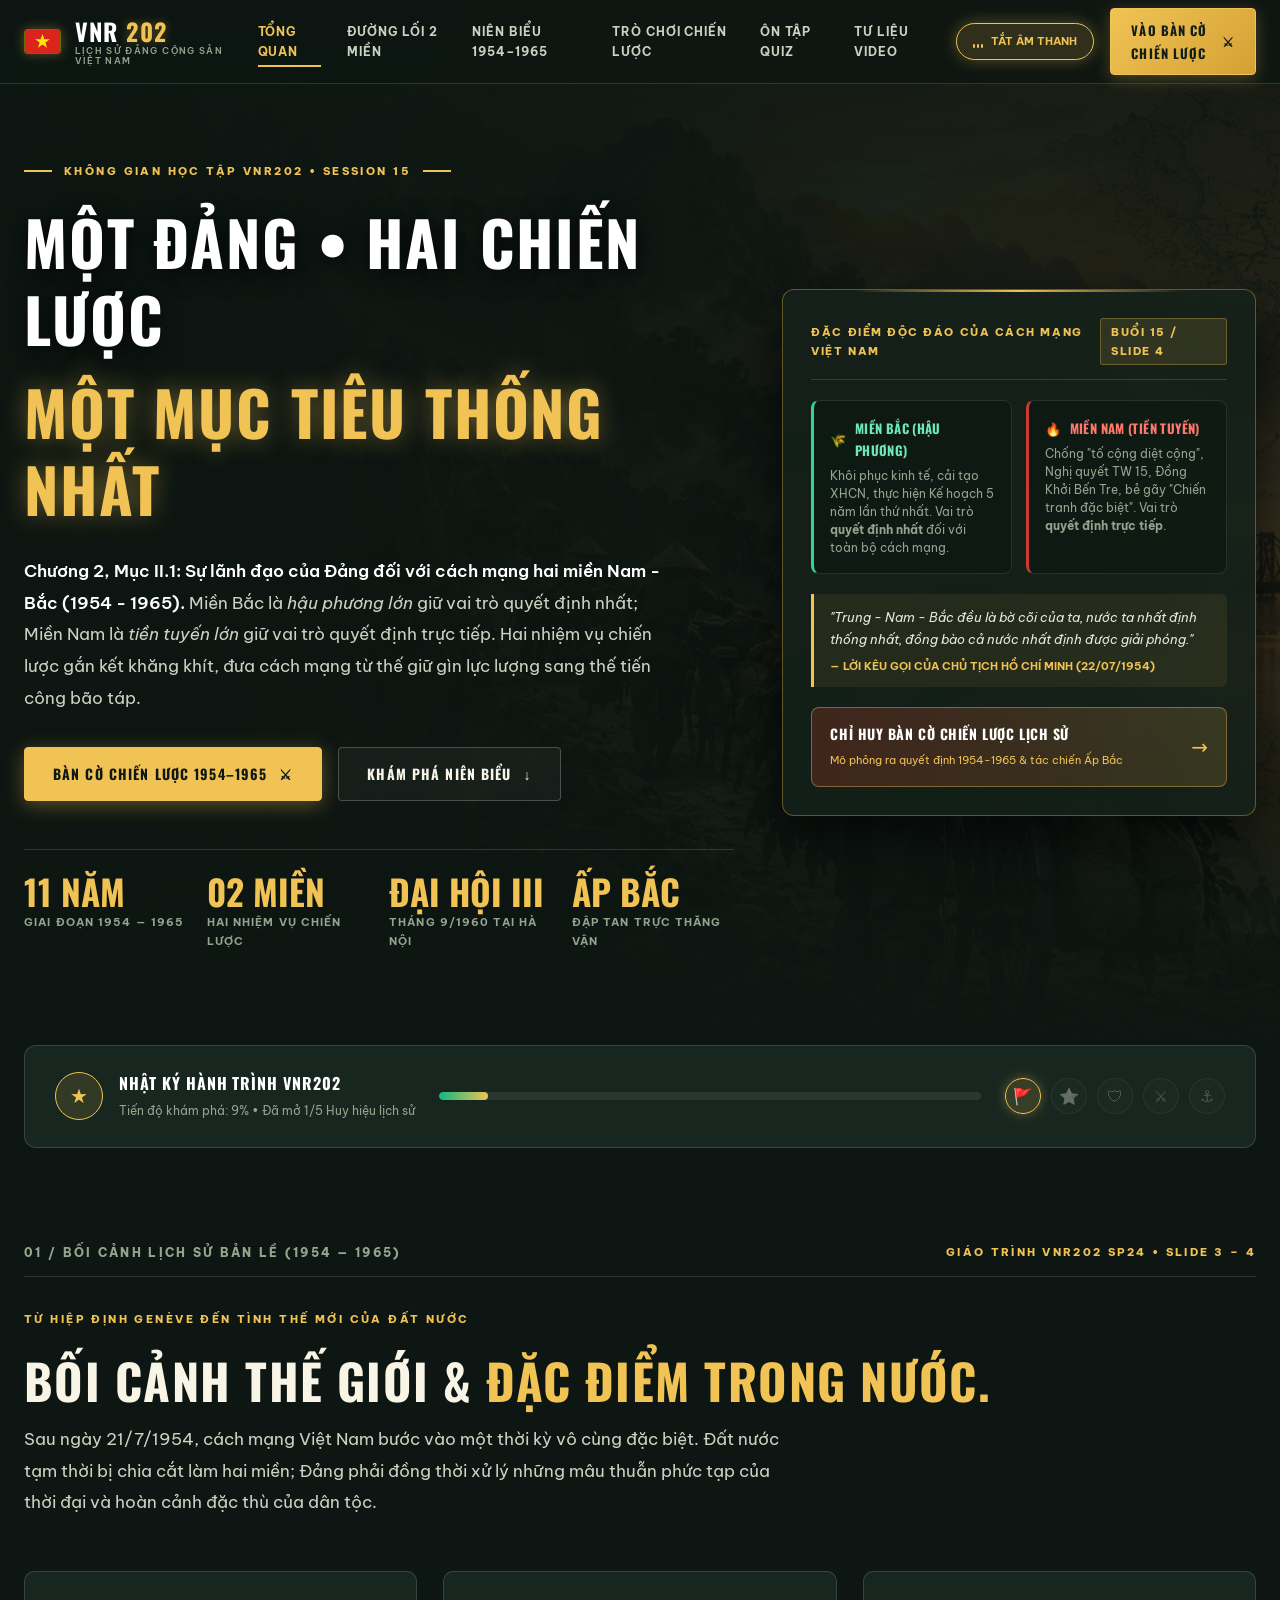
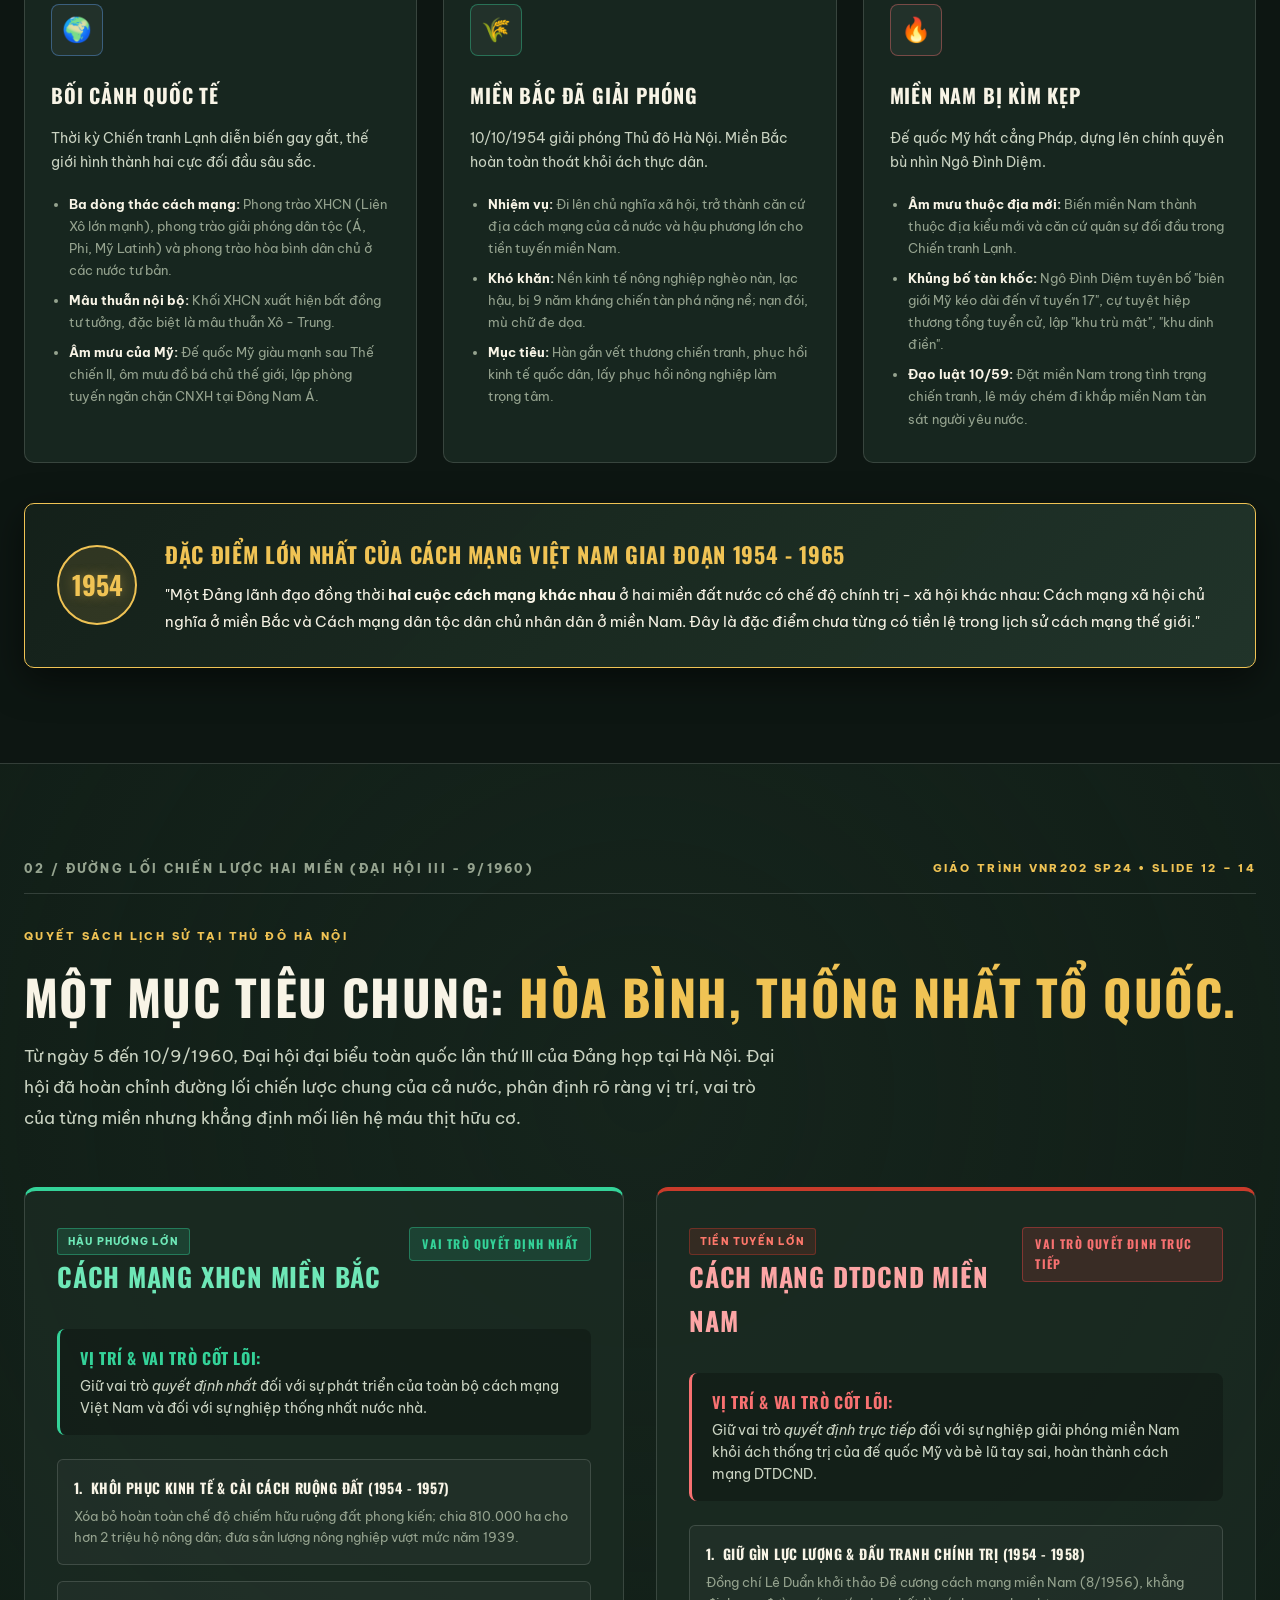
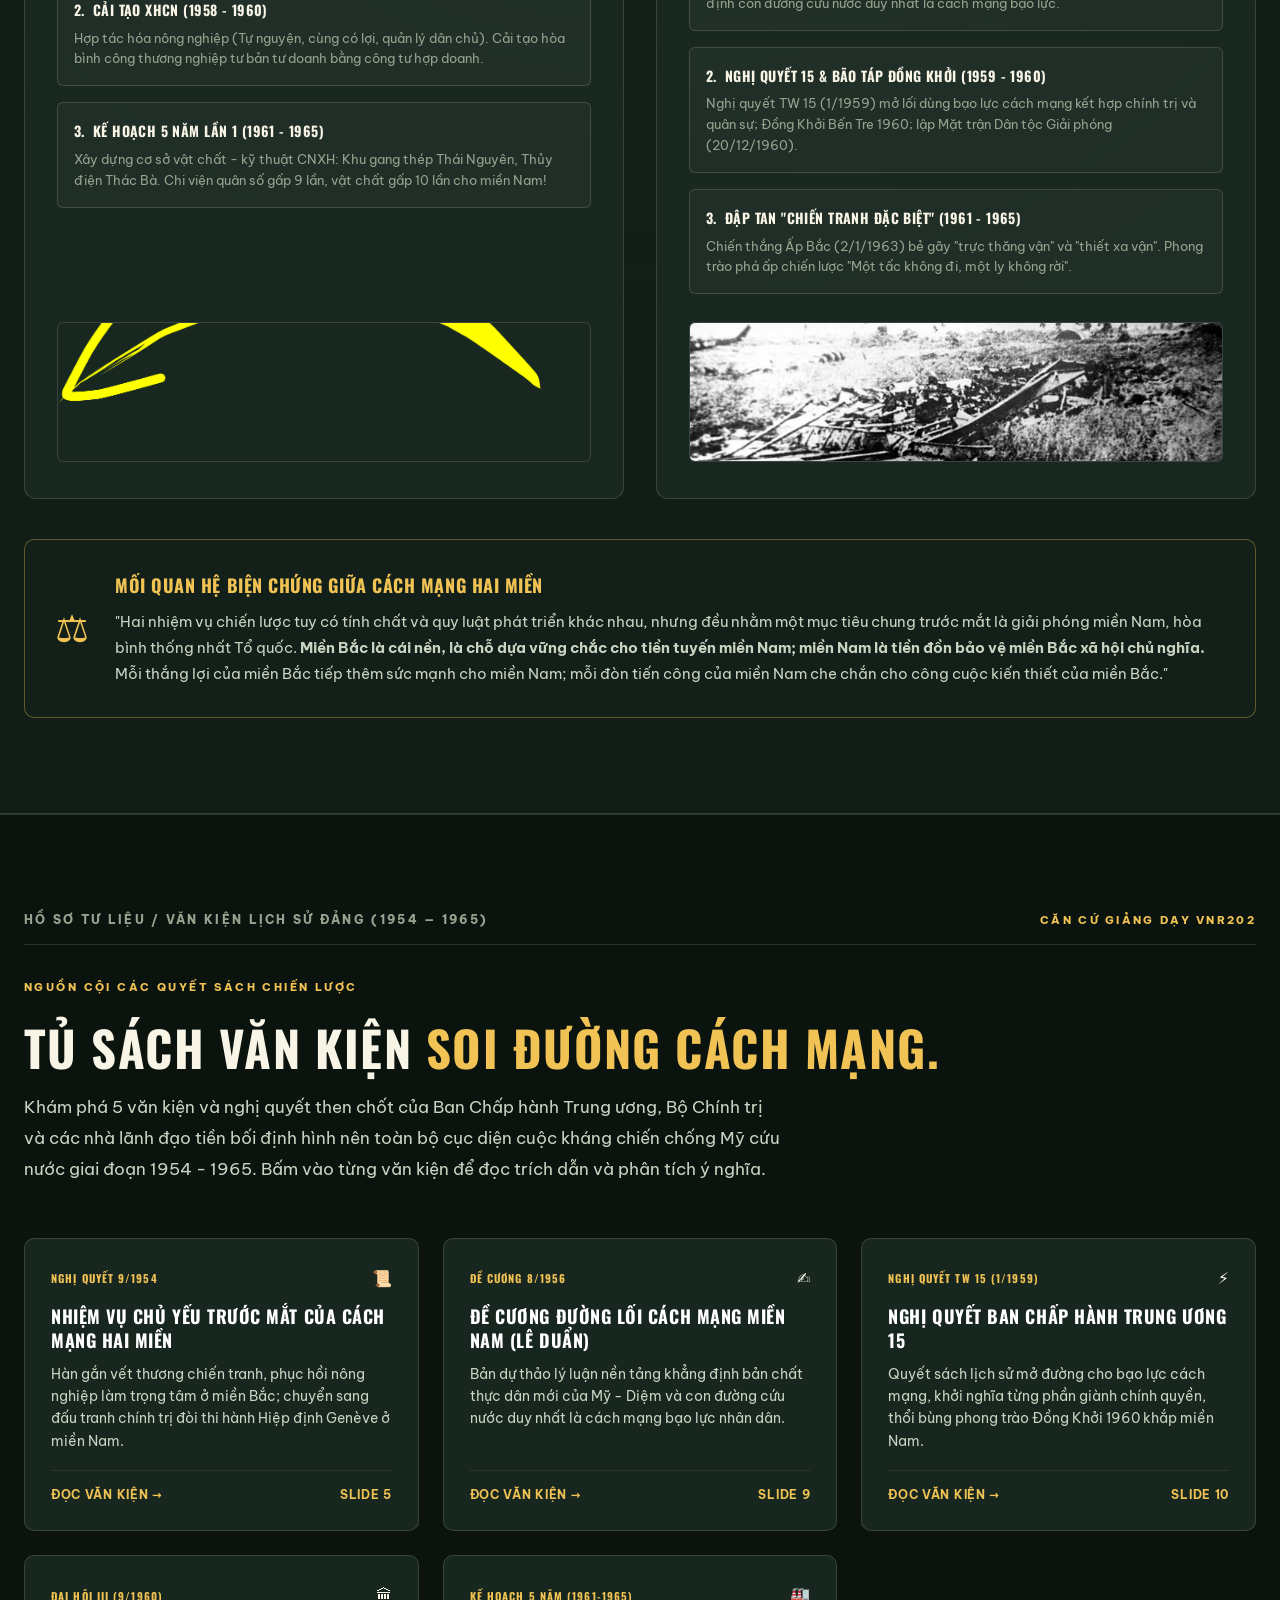
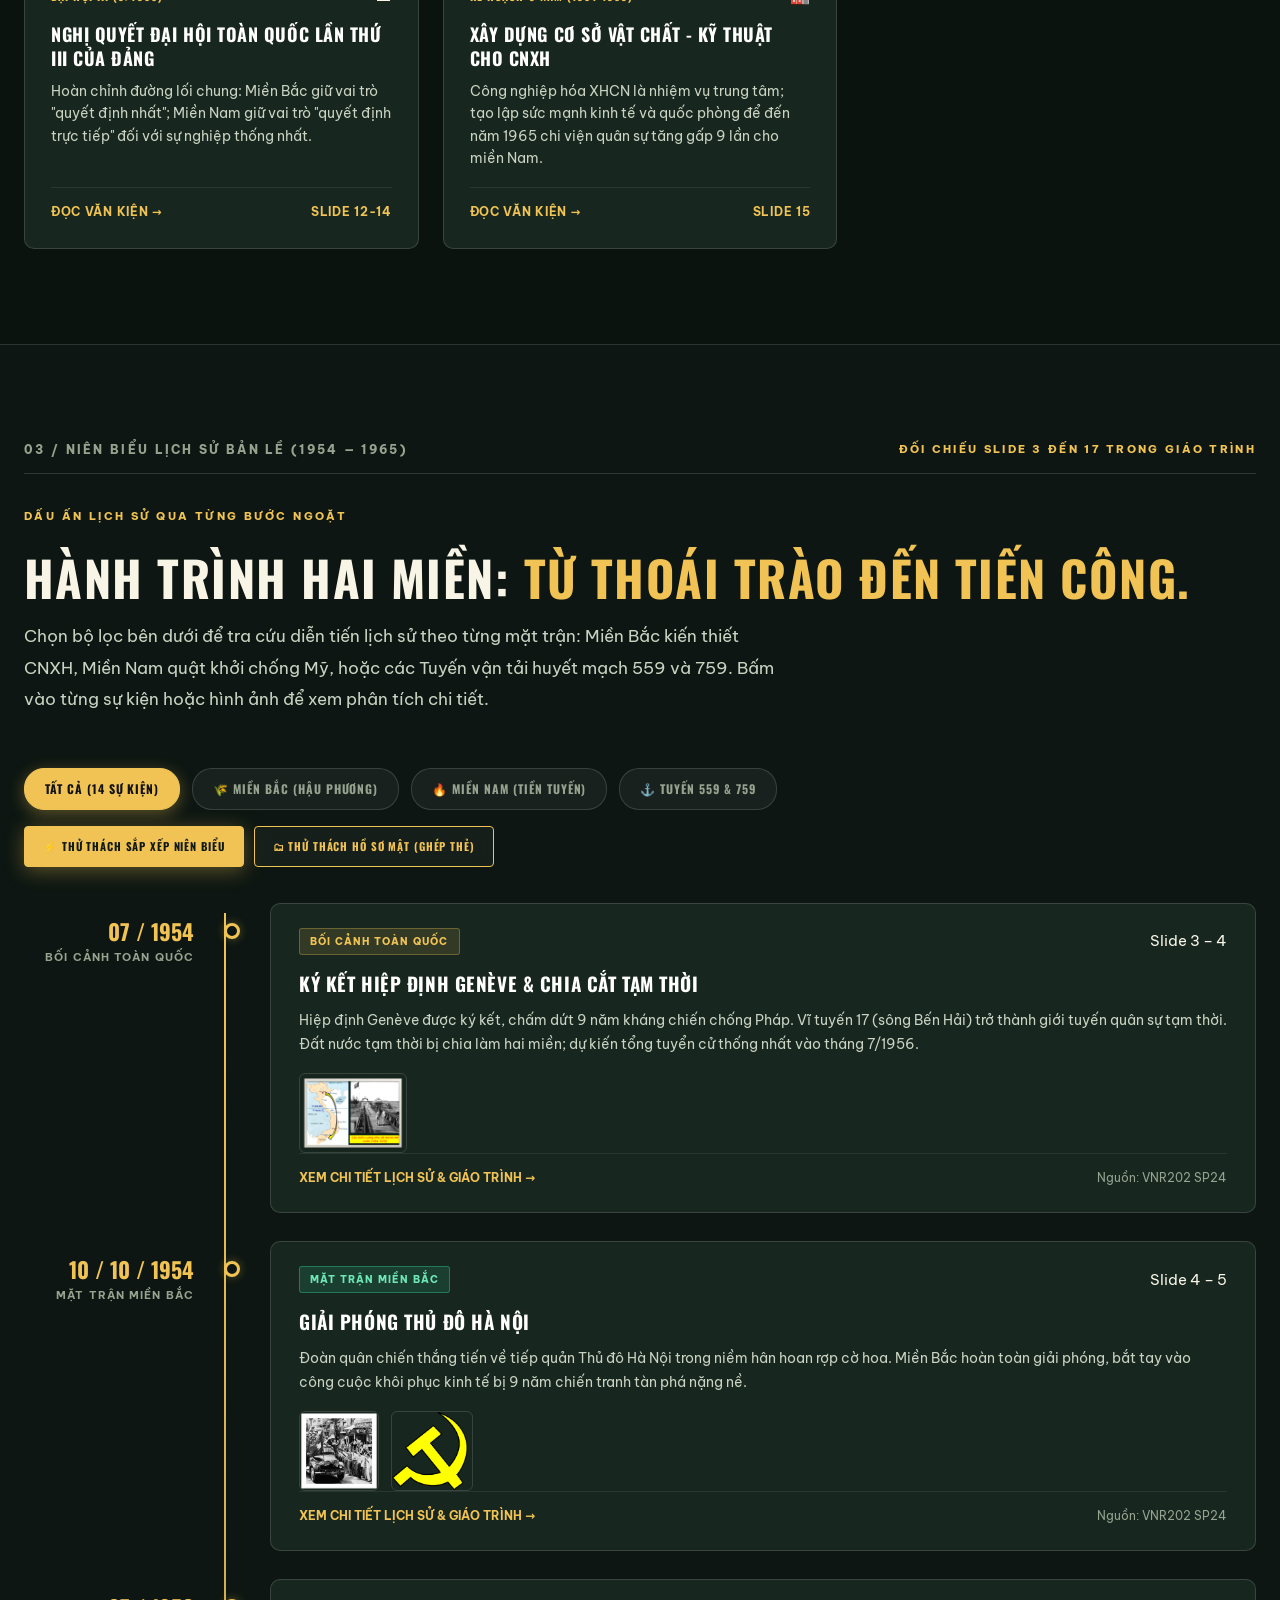
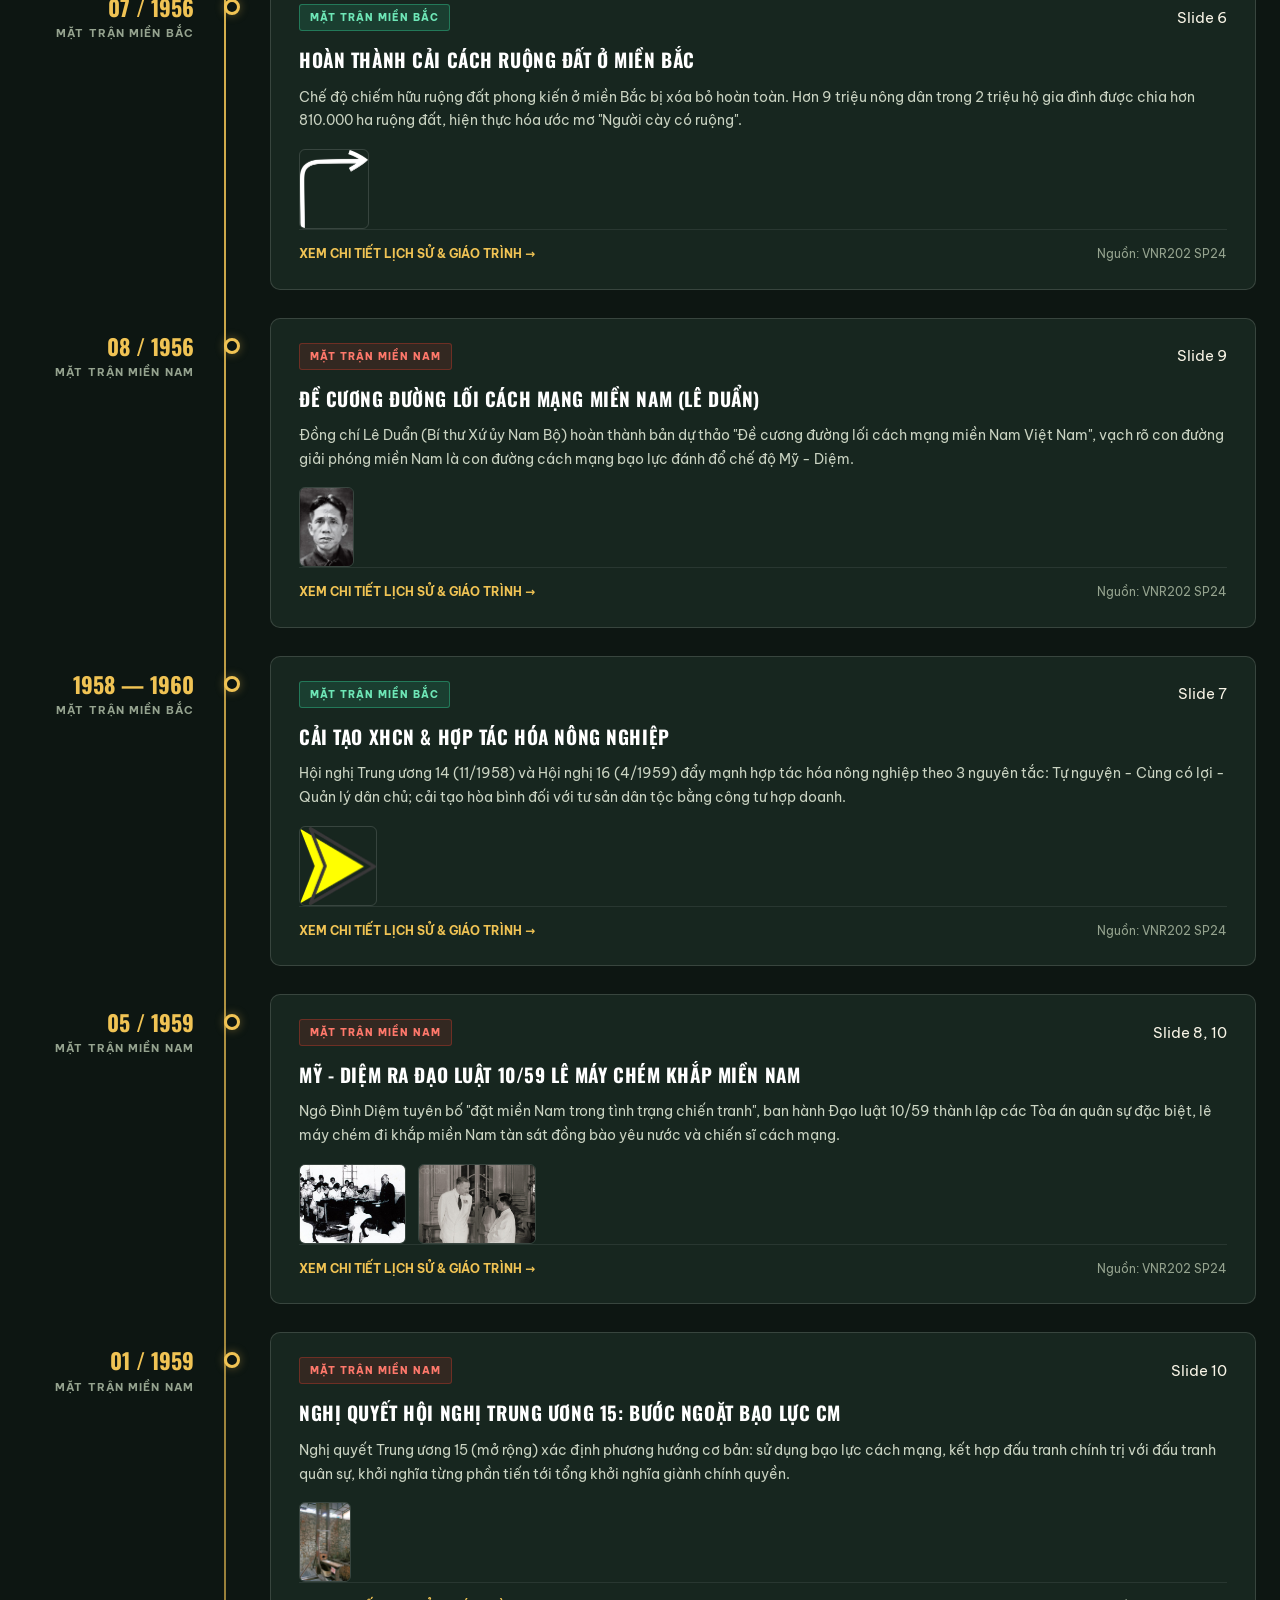
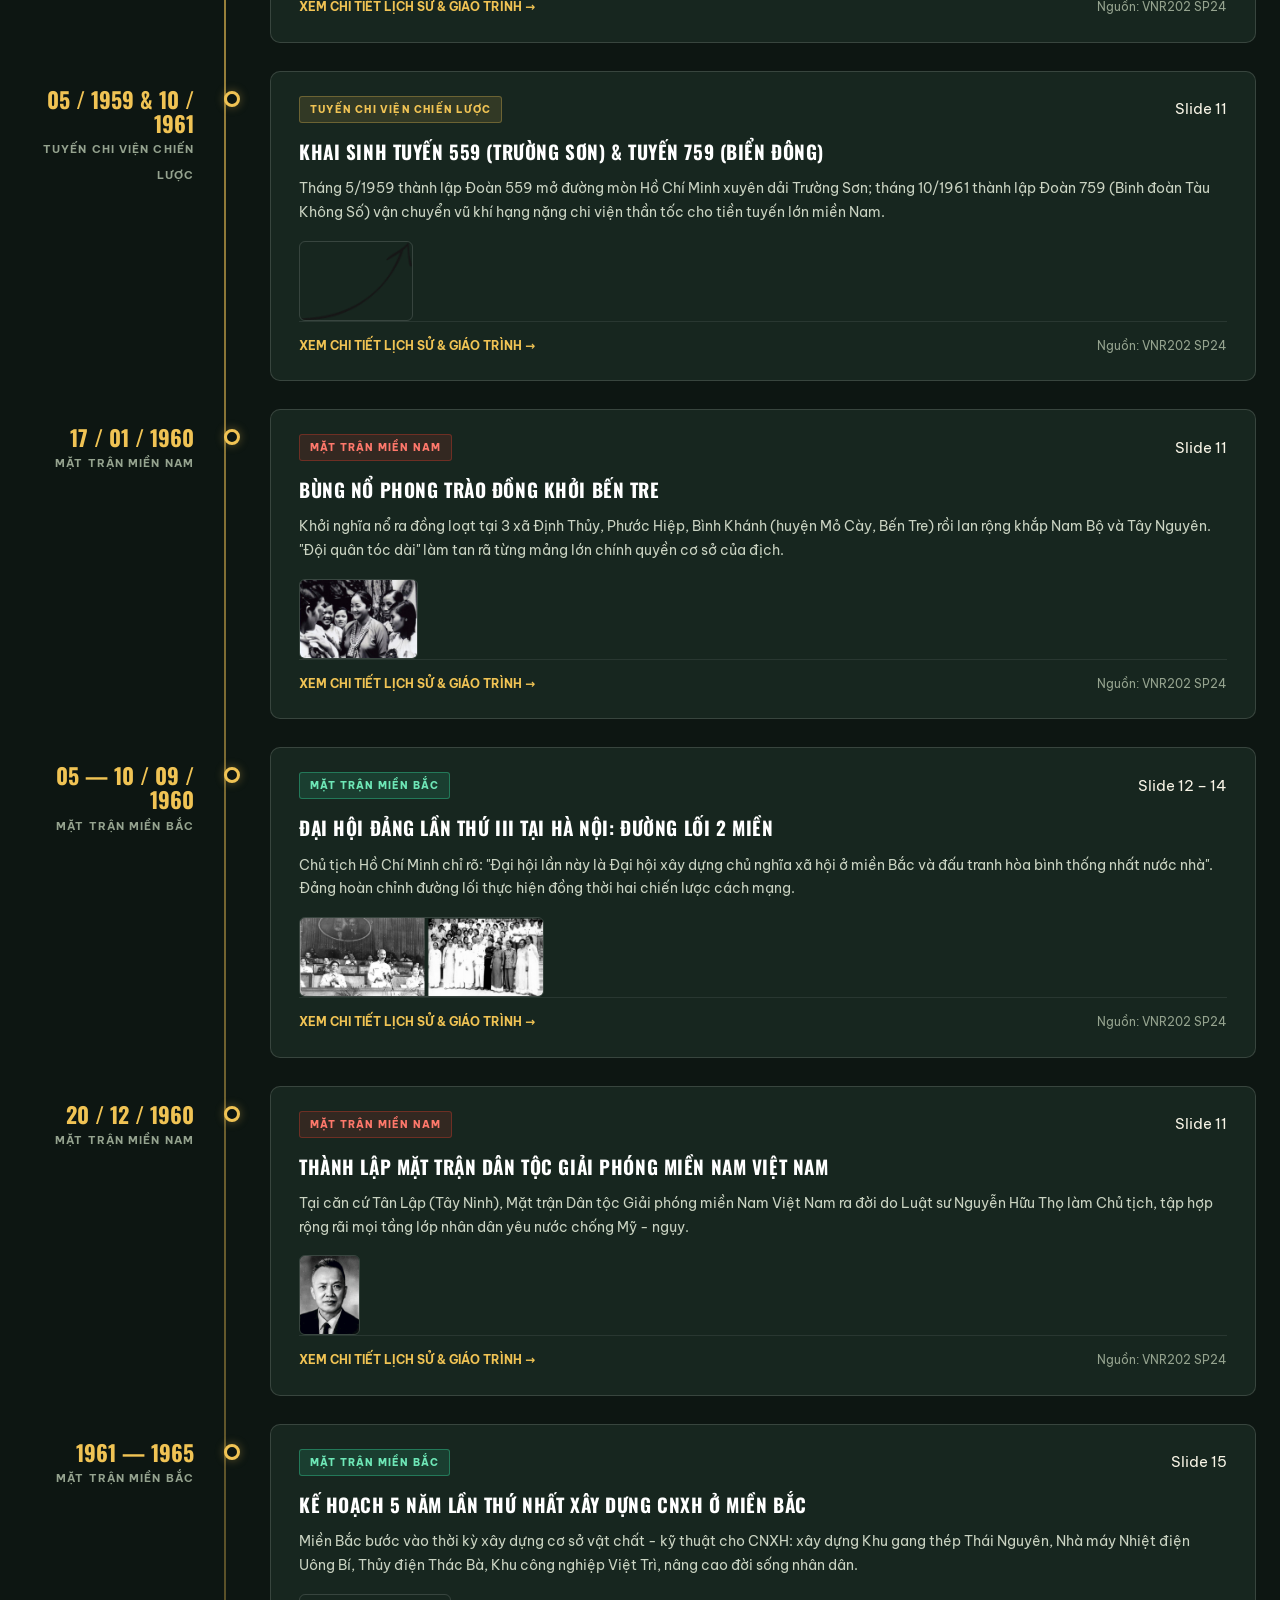
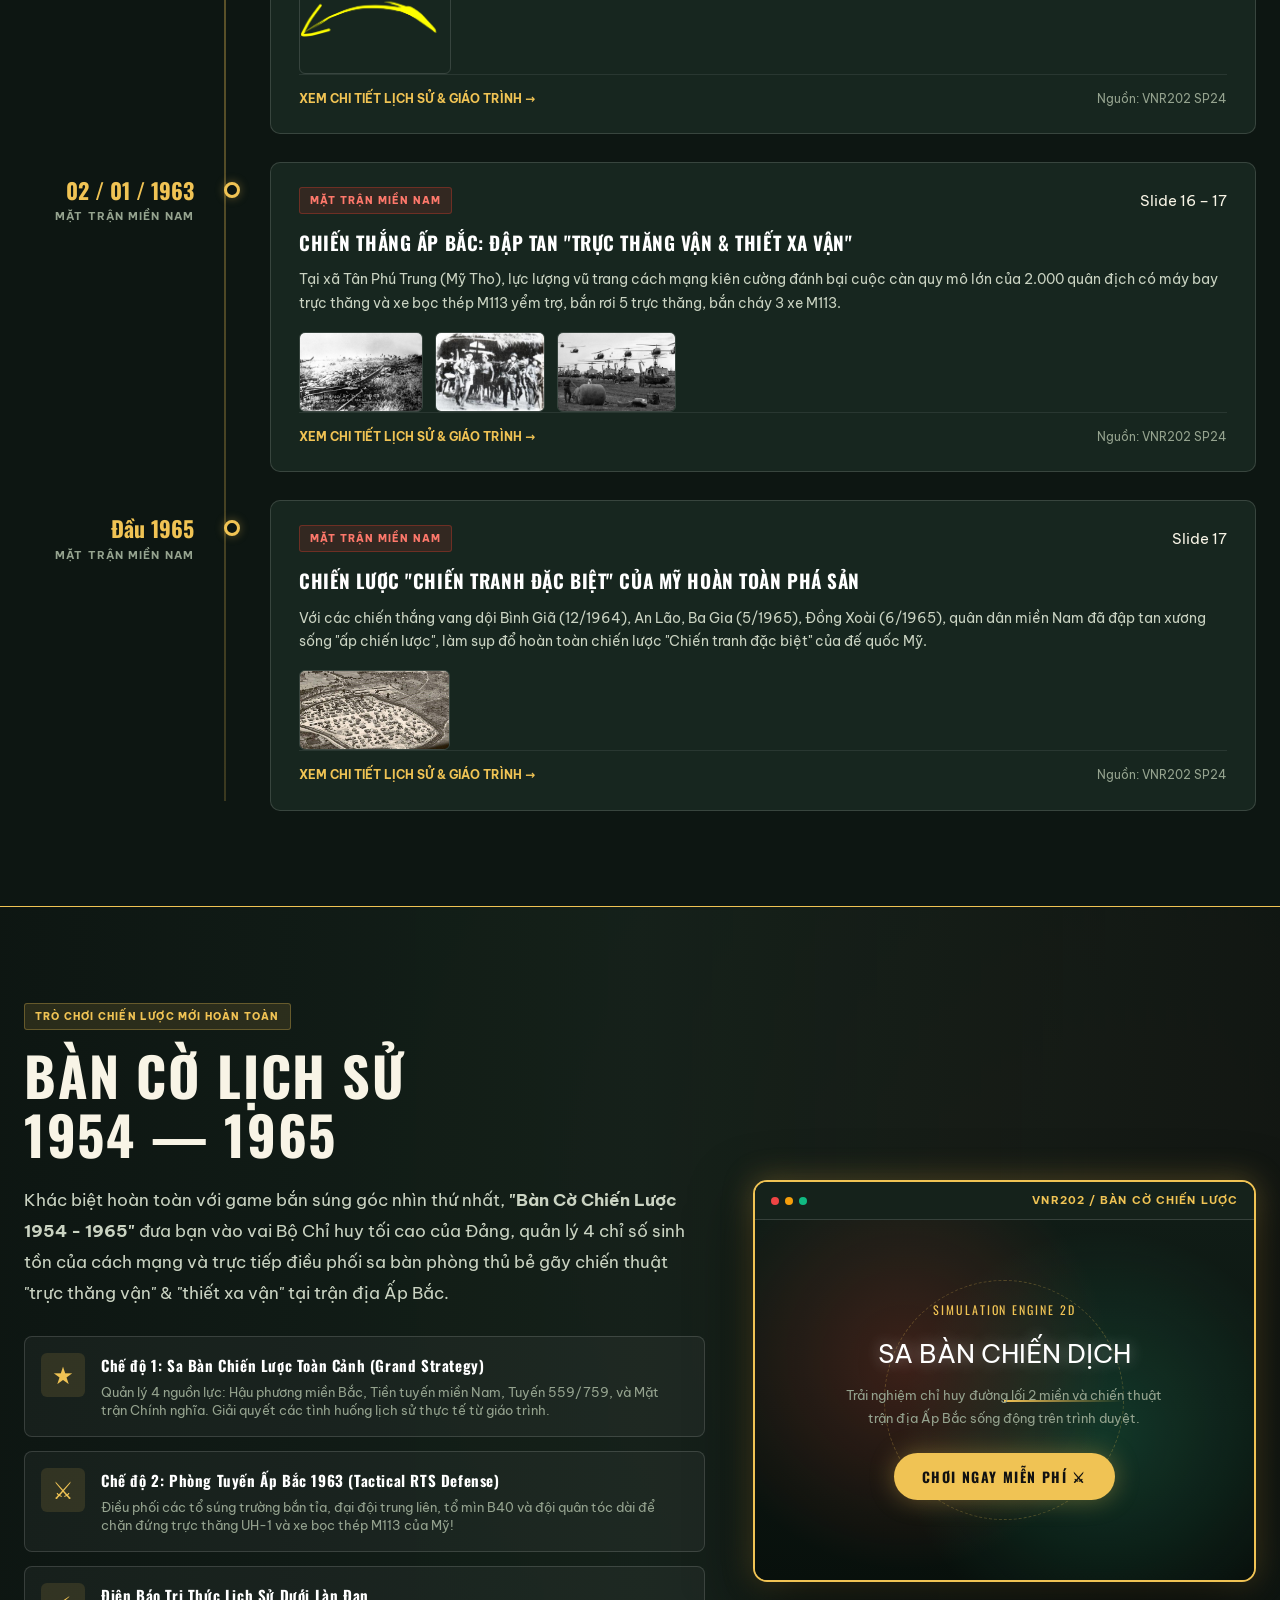
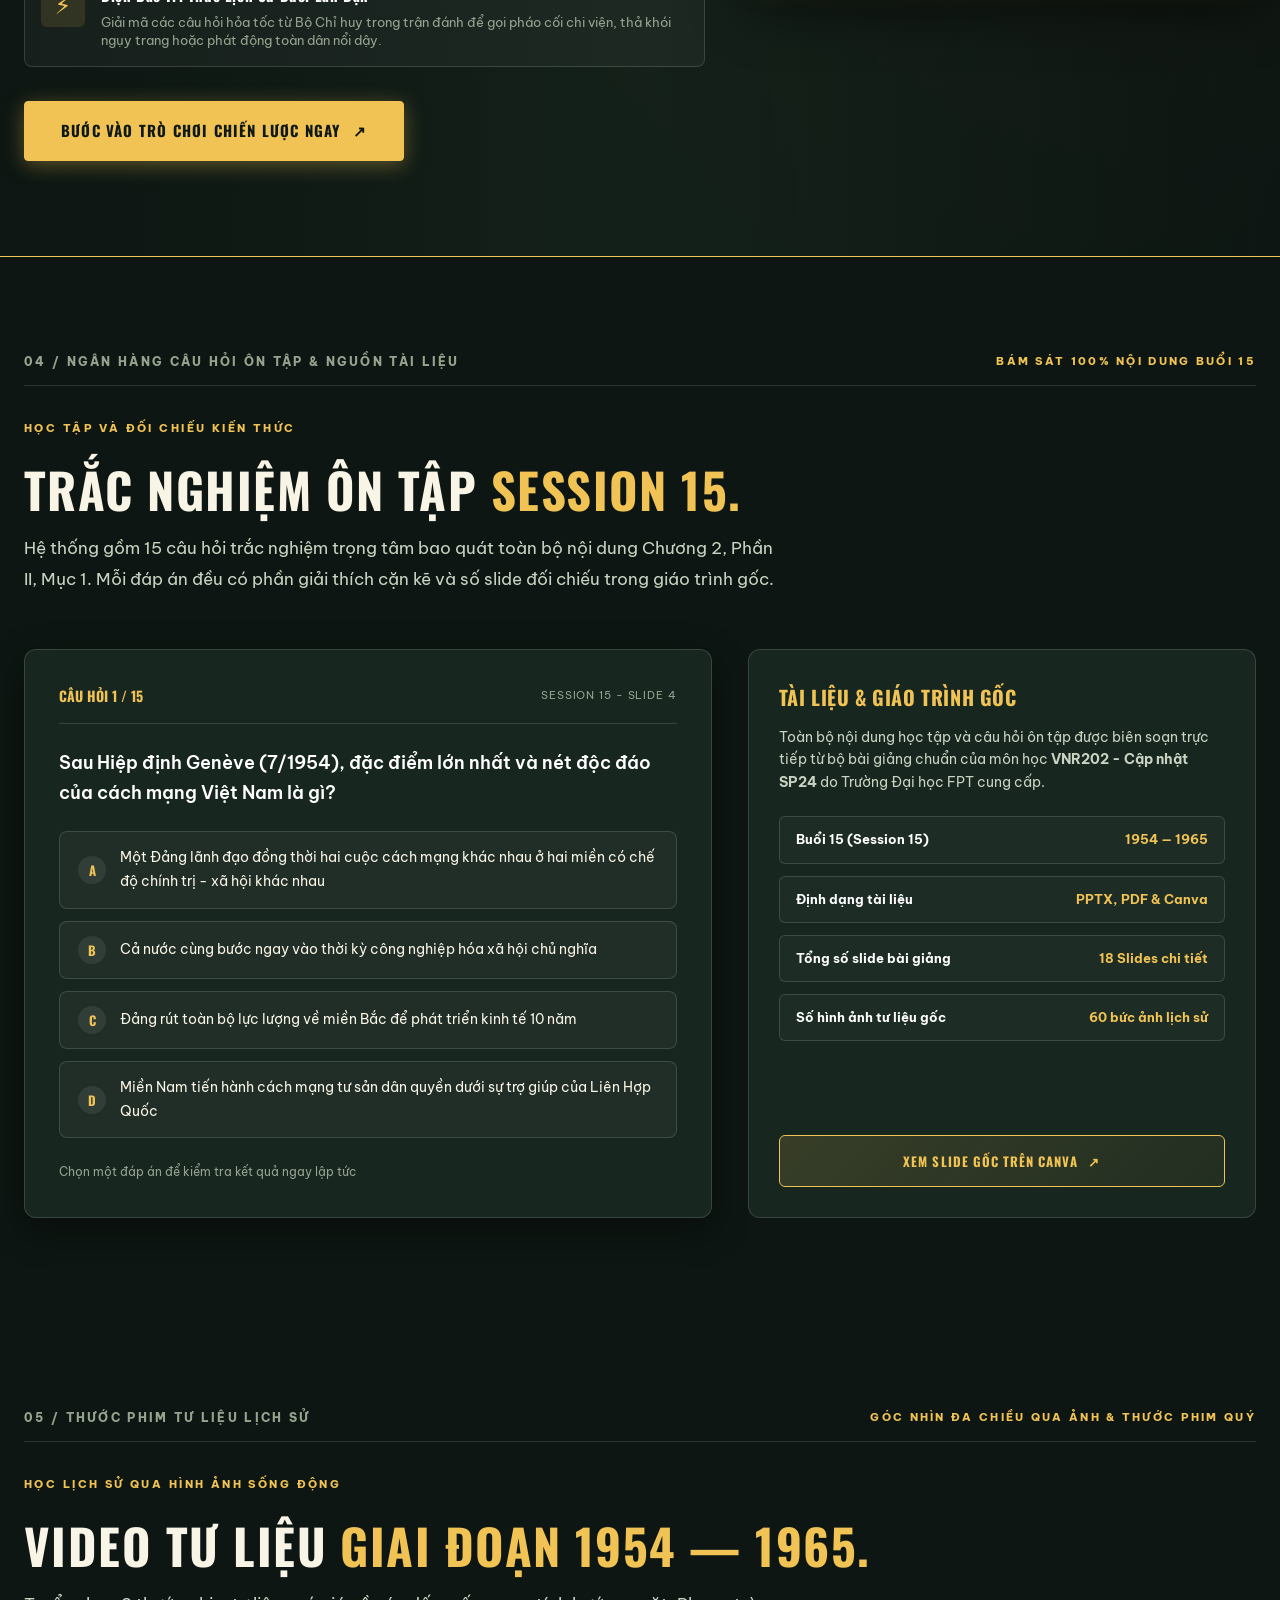
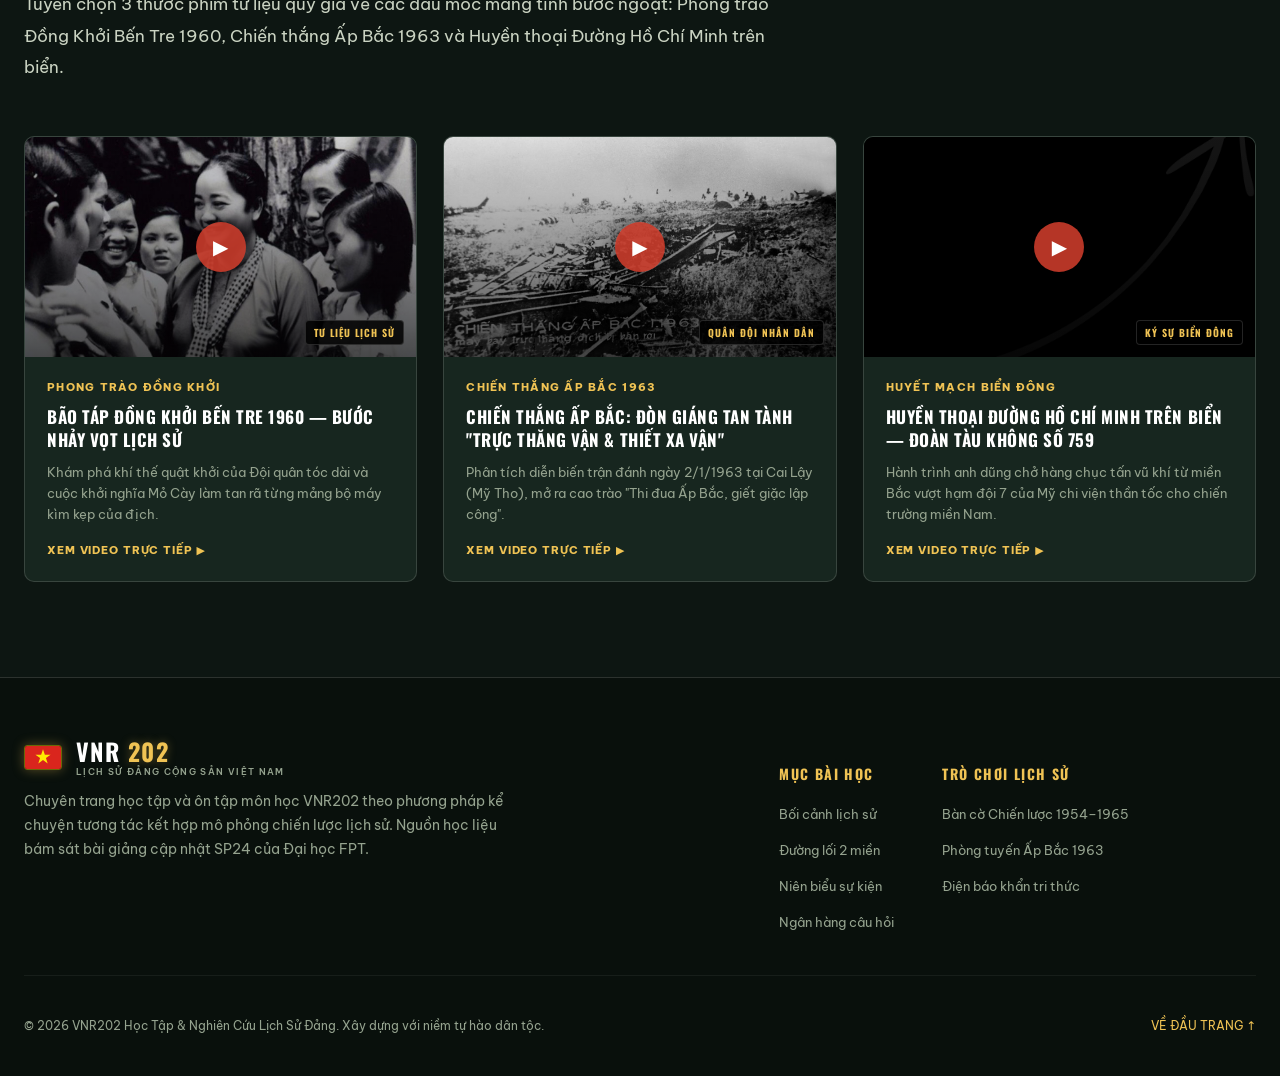
==== commit 8e833fbb: "fix(ui): expand hero typography spacing and rename audio toggle button to 'BẬT ÂM THANH'" ====
--- a/index.html
+++ b/index.html
@@ -44,11 +44,11 @@
     </nav>
 
     <div class="header-right">
-      <button id="audio-toggle-btn" class="audio-btn" type="button" aria-label="Bật hoặc tắt nhạc nền hào hùng">
+      <button id="audio-toggle-btn" class="audio-btn" type="button" aria-label="Bật hoặc tắt âm thanh nền">
         <div class="wave-bars" aria-hidden="true">
           <span></span><span></span><span></span>
         </div>
-        <span class="btn-text">BẬT ÂM HÀO HÙNG</span>
+        <span class="btn-text">BẬT ÂM THANH</span>
       </button>
 
       <a href="game.html" class="cta-btn">
--- a/styles.css
+++ b/styles.css
@@ -206,7 +206,7 @@
   display: inline-flex;
   align-items: center;
   gap: 8px;
-  padding: 8px 14px;
+  padding: 8px 16px;
   border-radius: 20px;
   font-size: 11px;
   font-weight: 700;
@@ -214,6 +214,8 @@
   border: 1px solid var(--line);
   color: var(--ink-muted);
   transition: var(--transition);
+  white-space: nowrap;
+  flex-shrink: 0;
 }
 
 .audio-btn:hover {
@@ -320,6 +322,7 @@
   text-transform: uppercase;
   letter-spacing: 0.22em;
   color: var(--gold);
+  margin-bottom: 24px;
 }
 
 .eyebrow-line {
@@ -393,21 +396,25 @@
 }
 
 .hero-title {
-  font-size: clamp(40px, 5.2vw, 76px);
-  line-height: 1.05;
-  margin: 18px 0 20px;
-  letter-spacing: 0.01em;
+  font-size: clamp(38px, 4.8vw, 72px);
+  line-height: 1.25;
+  margin: 0 0 28px;
+  letter-spacing: 0.03em;
   text-shadow: 0 4px 24px rgba(0, 0, 0, 0.85);
-}
-
-.hero-title span.gold {
-  color: var(--gold);
-  display: block;
-  text-shadow: 0 0 24px rgba(240, 195, 84, 0.4);
 }
 
 .hero-title span.white {
   color: #fff;
+  display: block;
+  margin-bottom: 16px;
+  line-height: 1.25;
+}
+
+.hero-title span.gold {
+  color: var(--gold);
+  display: block;
+  line-height: 1.25;
+  text-shadow: 0 0 24px rgba(240, 195, 84, 0.4);
 }
 
 .hero-lead {
--- a/media.css
+++ b/media.css
@@ -95,7 +95,15 @@
     padding: 40px 0 60px;
   }
   .hero-title {
-    font-size: 34px;
+    font-size: 32px;
+    line-height: 1.28;
+    margin-bottom: 22px;
+  }
+  .hero-title span.white {
+    margin-bottom: 12px;
+  }
+  .eyebrow {
+    margin-bottom: 18px;
   }
   .hero-actions {
     flex-direction: column;
